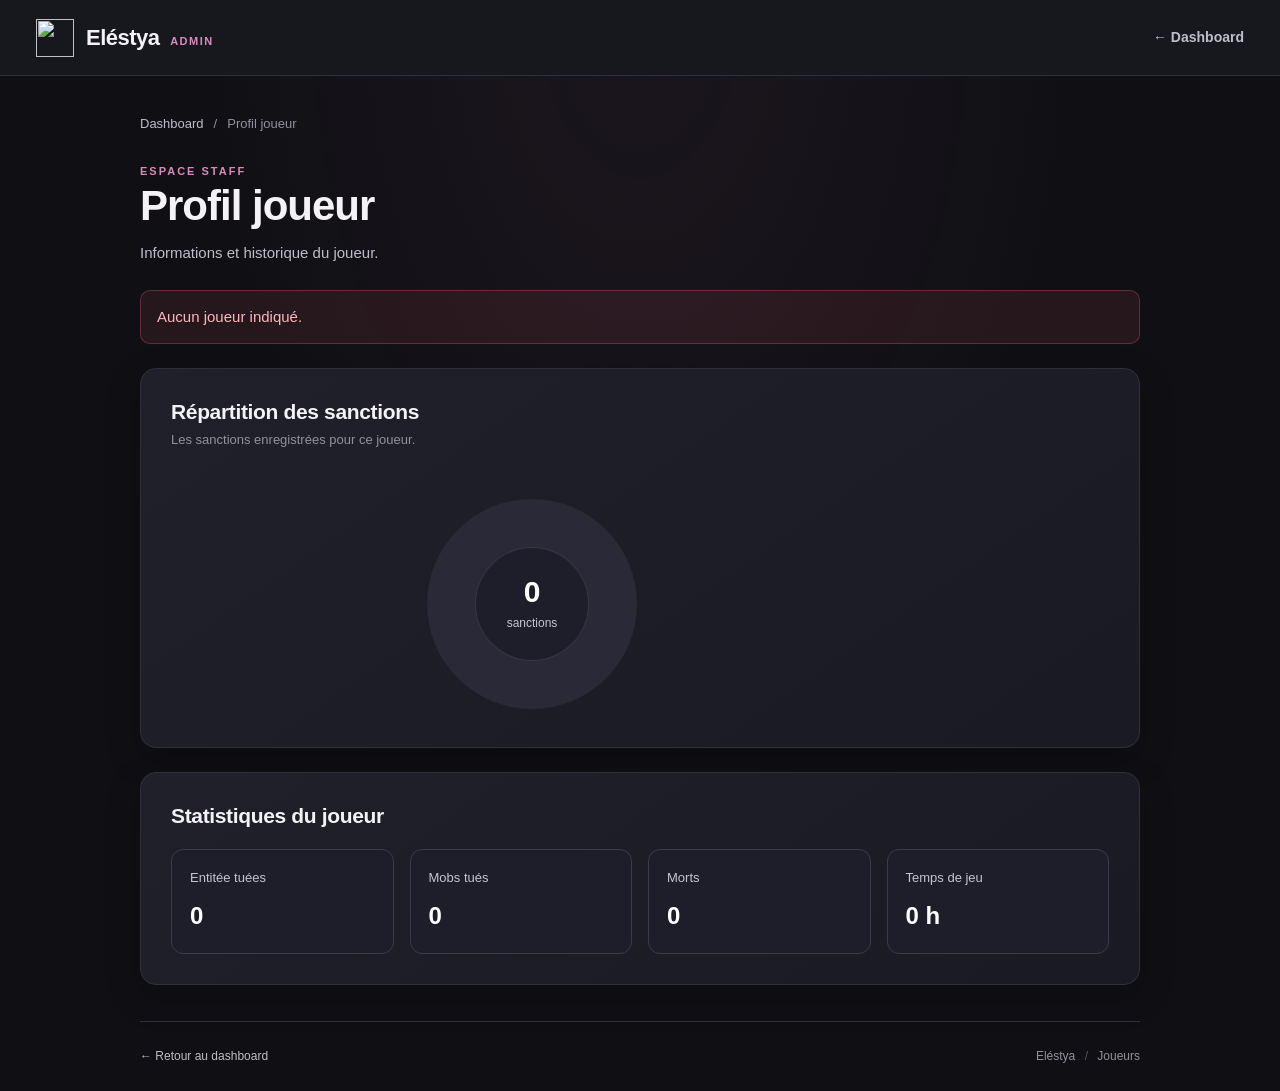
==== player.html @ 4a43669d "add site" ====
<!DOCTYPE html>
<html lang="fr">
<head>
  <meta charset="utf-8">
  <meta name="viewport" content="width=device-width, initial-scale=1">
  <meta name="theme-color" content="#fff5f9">
  <title>Profil joueur - Eléstya</title>
  <link rel="stylesheet" href="style-dark.css">
</head>
<body>
  <header>
  <a href="index.html" class="logo">
    <img
      src="https://xn--elstya-cva.fr/assets/themes/elestya/img/logo.png?v1.2.13="
      alt=""
    >
    <span>Eléstya <small>ADMIN</small></span>
  </a>

  <a href="index.html" class="back-link">
    <span aria-hidden="true">←</span> Dashboard
  </a>
</header>

  <main>
    <nav class="breadcrumb" aria-label="Fil d'Ariane">
      <a href="index.html">Dashboard</a>
      <span aria-hidden="true">/</span>
      <span>Profil joueur</span>
    </nav>

    <section class="page-heading">
      <div>
        <p class="eyebrow">ESPACE STAFF</p>
        <h1>Profil joueur</h1>
        <p class="page-description">Informations et historique du joueur.</p>
      </div>
    </section>

    <p id="error" class="error" hidden></p>

    <section id="profile" class="card profile-card" hidden>
      <div class="profile-banner">
        <img
          src="https://xn--elstya-cva.fr/storage/img/dragon.jpg"
          alt=""
        >
        <div class="profile-banner-overlay"></div>
        <span class="profile-banner-flower" aria-hidden="true">✿</span>
      </div>

      <div class="profile-main">
        <div class="profile-top">
          <img id="player-head" class="player-head" alt="Tête de joueur">
          <div class="profile-identity">
            <p class="eyebrow">PROFIL MINECRAFT</p>
            <h2 id="player-name"></h2>
            <div class="profile-status">
              <span class="profile-status-label">Statut</span>
              <span id="player-status"></span>
            </div>
          </div>
        </div>

        <div class="profile-divider"></div>

        <div class="profile-details">
          <div class="detail-item">
            <span class="detail-label">✿ Première connexion</span>
            <strong id="first-login">—</strong>
          </div>
          <div class="detail-item">
            <span class="detail-label">↻ Dernière connexion</span>
            <strong id="last-login">—</strong>
          </div>
        </div>
      </div>
    </section>

    <section id="sanctions-section" class="card sanctions-card" hidden>
      <div class="section-heading sanctions-heading">
        <div class="section-icon sanctions-icon" aria-hidden="true">⚑</div>
        <div>
          <h2>Sanctions</h2>
          <p>Sanctions associées à ce joueur.</p>
        </div>
      </div>

      <p id="no-sanctions" class="muted empty-state" hidden>
        <span class="empty-icon" aria-hidden="true">✿</span>
        <strong>Aucune sanction enregistrée</strong>
        <span>Aucune sanction à afficher pour ce joueur.</span>
      </p>

      <div class="table-wrap">
        <table id="sanctions-table" hidden>
          <thead>
            <tr>
              <th>Type</th>
              <th>Raison</th>
              <th>Date</th>
              <th>Fin</th>
              <th>État</th>
            </tr>
          </thead>
          <tbody id="sanctions-body"></tbody>
        </table>
      </div>
    </section>


<section class="card sanctions-chart-card">
  <div class="section-heading">
    <div>
      <h2>Répartition des sanctions</h2>
      <p>Les sanctions enregistrées pour ce joueur.</p>
    </div>
  </div>

  <div id="sanctions-chart-content" class="sanctions-chart-content">
    <div id="sanctions-chart" class="sanctions-chart" role="img"
         aria-label="Répartition des sanctions">
      <div class="sanctions-chart-center">
        <strong id="sanctions-total">0</strong>
        <span>sanctions</span>
      </div>
    </div>

    <ul id="sanctions-legend" class="sanctions-legend"></ul>
  </div>

  <p id="sanctions-chart-empty" class="muted" hidden>
    Aucune sanction enregistrée pour ce joueur.
  </p>
</section>


<section class="card statistics-card">
  <h2>Statistiques du joueur</h2>

  <div class="statistics-grid">
    <div class="statistic-item">
      <span>Entitée tuées</span>
      <strong id="stat-coins">0</strong>
    </div>

    <div class="statistic-item">
      <span>Mobs tués</span>
      <strong id="stat-mobs-killed">0</strong>
    </div>

    <div class="statistic-item">
      <span>Morts</span>
      <strong id="stat-deaths">0</strong>
    </div>

    <div class="statistic-item">
      <span>Temps de jeu</span>
      <strong id="stat-playtime">0 h</strong>
    </div>
  </div>
</section>


    <footer class="site-footer">
      <a href="index.html">← Retour au dashboard</a>
      <span>Eléstya <span class="footer-separator">/</span> Joueurs</span>
    </footer>
  </main>

  <script src="app.js"></script>
</body>
</html>
---- style-dark.css ----
/* ========================================
   ELÉSTYA — THÈME SOMBRE
   Compatible avec index.html et player.html
   ======================================== */

:root {
  color-scheme: dark;

  --bg: #101014;
  --bg-soft: #17171e;
  --card: #1c1c25;
  --card-hover: #242430;
  --border: #30303d;

  --text: #f4f2f7;
  --text-soft: #c0bdca;
  --muted: #92909f;

  --accent: #d98bbd;
  --accent-hover: #e7a8d0;
  --accent-soft: rgba(217, 139, 189, 0.13);

  --success: #72d6a0;
  --danger: #ff858e;

  --radius: 16px;
  --shadow: 0 12px 35px rgba(0, 0, 0, 0.22);
  --surface: #17171e;
}

* {
  box-sizing: border-box;
}

[hidden] {
  display: none !important;
}

html {
  min-height: 100%;
  background: var(--bg);
  scroll-behavior: smooth;
}

body {
  min-height: 100vh;
  margin: 0;
  background:
    radial-gradient(ellipse at 50% 0%, rgba(112, 68, 105, 0.12), transparent 48%),
    var(--bg);
  color: var(--text);
  font-family: Inter, -apple-system, BlinkMacSystemFont, "Segoe UI", sans-serif;
  font-size: 15px;
  line-height: 1.6;
}

/* Liens */

a {
  color: var(--accent);
  text-decoration: none;
  transition: color 0.2s ease;
}

a:hover {
  color: var(--accent-hover);
}

/* En-tête */

header {
  position: sticky;
  top: 0;
  z-index: 20;
  display: flex;
  align-items: center;
  justify-content: space-between;
  gap: 20px;
  min-height: 76px;
  padding: 14px 36px;
  background: #17171e;
  border-bottom: 1px solid var(--border);
}

.logo {
  display: inline-flex;
  align-items: center;
  gap: 12px;
  color: var(--text);
  font-size: 22px;
  font-weight: 800;
  letter-spacing: -0.5px;
}

.logo:hover {
  color: var(--accent);
}

.logo img {
  width: 38px;
  height: 38px;
  object-fit: contain;
}

.logo small {
  margin-left: 5px;
  color: var(--accent);
  font-size: 11px;
  letter-spacing: 1.5px;
}

.panel-label,
.back-link {
  color: var(--text-soft);
  font-size: 14px;
  font-weight: 600;
}

.back-link:hover {
  color: var(--accent);
}

/* Contenu principal */

main {
  width: min(100% - 40px, 1000px);
  margin: 38px auto 0;
}

h1,
h2,
p {
  margin-top: 0;
}

h1,
h2 {
  color: var(--text);
  line-height: 1.25;
}

h1 {
  margin-bottom: 12px;
  font-size: clamp(28px, 5vw, 42px);
  letter-spacing: -1px;
}

h2 {
  margin-bottom: 12px;
  font-size: 21px;
  letter-spacing: -0.35px;
}

p {
  color: var(--text-soft);
}

.muted {
  color: var(--muted);
}

/* Bannière du dashboard */

.server-hero {
  position: relative;
  min-height: 300px;
  margin-bottom: 26px;
  overflow: hidden;
  display: flex;
  align-items: center;
  padding: clamp(28px, 6vw, 54px);
  background: #29202d;
  border: 1px solid var(--border);
  border-radius: 22px;
  isolation: isolate;
}

.server-hero-image,
.profile-banner img {
  position: absolute;
  inset: 0;
  width: 100%;
  height: 100%;
  object-fit: cover;
  z-index: -2;
}

.server-hero-overlay,
.profile-banner-overlay {
  position: absolute;
  inset: 0;
  background: linear-gradient(
    90deg,
    rgba(16, 14, 22, 0.96) 0%,
    rgba(16, 14, 22, 0.78) 52%,
    rgba(16, 14, 22, 0.36) 100%
  );
  z-index: -1;
}

.server-hero-content {
  max-width: 620px;
}

.server-hero-content h1 {
  margin-bottom: 14px;
}

.server-hero-content p {
  max-width: 540px;
  margin-bottom: 0;
  color: #e0d9e5;
  font-size: 16px;
}

.hero-label,
.eyebrow {
  display: block;
  margin-bottom: 10px;
  color: var(--accent);
  font-size: 11px;
  font-weight: 800;
  letter-spacing: 2px;
  text-transform: uppercase;
}

.hero-readonly {
  display: inline-flex;
  align-items: center;
  gap: 8px;
  margin-top: 22px;
  padding: 7px 12px;
  color: #f2d9eb;
  background: rgba(217, 139, 189, 0.15);
  border: 1px solid rgba(217, 139, 189, 0.35);
  border-radius: 999px;
  font-size: 12px;
  font-weight: 600;
}

.hero-readonly span,
.readonly-dot {
  width: 7px;
  height: 7px;
  flex: 0 0 auto;
  background: var(--accent);
  border-radius: 50%;
}

.hero-flower {
  position: absolute;
  right: 30px;
  bottom: 12px;
  color: rgba(255, 221, 244, 0.45);
  font-size: 100px;
  pointer-events: none;
}

/* Cartes */

.card {
  margin-bottom: 24px;
  padding: clamp(20px, 4vw, 30px);
  background: linear-gradient(145deg, #20202a, #1a1a22);
  border: 1px solid var(--border);
  border-radius: var(--radius);
  box-shadow: var(--shadow);
}

.section-heading {
  display: flex;
  align-items: center;
  gap: 15px;
  margin-bottom: 24px;
}

.section-heading > div:nth-child(2) {
  flex: 1;
  min-width: 0;
}

.section-heading h2 {
  margin-bottom: 5px;
}

.section-heading p {
  margin-bottom: 0;
  color: var(--muted);
  font-size: 13px;
}

.section-icon {
  width: 44px;
  height: 44px;
  flex: 0 0 auto;
  display: grid;
  place-items: center;
  color: var(--accent);
  background: var(--accent-soft);
  border: 1px solid rgba(217, 139, 189, 0.15);
  border-radius: 13px;
  font-size: 23px;
}

/* Recherche */

#search-form {
  display: flex;
  align-items: flex-end;
  gap: 12px;
}

.search-field {
  flex: 1;
  min-width: 0;
}

.search-field label {
  display: block;
  margin-bottom: 8px;
  color: var(--text-soft);
  font-size: 13px;
  font-weight: 600;
}

input,
textarea,
select {
  width: 100%;
  min-height: 48px;
  padding: 12px 15px;
  color: var(--text);
  background: #121219;
  border: 1px solid #393946;
  border-radius: 10px;
  outline: none;
  font: inherit;
  transition: border-color 0.2s ease, box-shadow 0.2s ease;
}

input::placeholder,
textarea::placeholder {
  color: #777584;
}

input:focus,
textarea:focus,
select:focus {
  border-color: var(--accent);
  box-shadow: 0 0 0 3px rgba(217, 139, 189, 0.12);
}

button {
  min-height: 48px;
  padding: 12px 20px;
  color: #21131e;
  background: var(--accent);
  border: 1px solid transparent;
  border-radius: 10px;
  font: inherit;
  font-weight: 750;
  cursor: pointer;
  transition: background 0.2s ease, transform 0.2s ease;
}

button:hover {
  background: var(--accent-hover);
  transform: translateY(-1px);
}

button:active {
  transform: translateY(0);
}

button:focus-visible,
a:focus-visible {
  outline: 2px solid var(--accent);
  outline-offset: 4px;
}

/* Compteur */

.badge {
  min-width: 32px;
  padding: 4px 10px;
  display: inline-flex;
  justify-content: center;
  align-items: center;
  color: var(--accent);
  background: var(--accent-soft);
  border: 1px solid rgba(217, 139, 189, 0.2);
  border-radius: 999px;
  font-size: 13px;
  font-weight: 800;
}

/* Joueurs en ligne */

.players {
  display: grid;
  grid-template-columns: repeat(auto-fill, minmax(220px, 1fr));
  gap: 10px;
  margin: 0;
  padding: 0;
  list-style: none;
}

.players li {
  min-width: 0;
  padding: 13px 15px;
  display: flex;
  align-items: center;
  gap: 10px;
  color: var(--text);
  background: #17171f;
  border: 1px solid var(--border);
  border-radius: 11px;
  transition: background 0.2s ease, border-color 0.2s ease;
}

.players li:hover {
  background: var(--card-hover);
  border-color: #554052;
}

.players li a {
  min-width: 0;
  overflow-wrap: anywhere;
  color: var(--text);
  font-weight: 650;
}

.players li a:hover {
  color: var(--accent);
}

.empty-state {
  min-height: 130px;
  padding: 25px 15px;
  display: flex;
  flex-direction: column;
  align-items: center;
  justify-content: center;
  gap: 6px;
  text-align: center;
  background: rgba(255, 255, 255, 0.015);
  border: 1px dashed #3a3947;
  border-radius: 12px;
}

.empty-state strong {
  color: var(--text);
  font-size: 15px;
}

.empty-state span:last-child {
  color: var(--muted);
  font-size: 13px;
}

.empty-icon {
  color: var(--accent);
  font-size: 26px;
}

/* Profil joueur */

.breadcrumb {
  display: flex;
  align-items: center;
  flex-wrap: wrap;
  gap: 10px;
  margin-bottom: 28px;
  color: var(--muted);
  font-size: 13px;
}

.breadcrumb a {
  color: var(--text-soft);
}

.breadcrumb a:hover {
  color: var(--accent);
}

.page-heading {
  display: flex;
  align-items: center;
  justify-content: space-between;
  gap: 20px;
  margin-bottom: 25px;
}

.page-heading h1 {
  margin-bottom: 8px;
}

.page-heading p {
  margin-bottom: 0;
}

.readonly-badge,
.readonly-tag {
  display: inline-flex;
  align-items: center;
  gap: 8px;
  flex: 0 0 auto;
  padding: 7px 11px;
  color: var(--accent);
  background: var(--accent-soft);
  border: 1px solid rgba(217, 139, 189, 0.22);
  border-radius: 999px;
  font-size: 12px;
  font-weight: 650;
}

.profile-card {
  overflow: hidden;
  padding: 0;
}

.profile-banner {
  position: relative;
  height: 150px;
  overflow: hidden;
  background: #302334;
  isolation: isolate;
}

.profile-banner-overlay {
  background: linear-gradient(
    180deg,
    rgba(16, 14, 22, 0.12),
    rgba(28, 28, 37, 0.9)
  );
}

.profile-banner-flower {
  position: absolute;
  top: 8px;
  right: 24px;
  color: rgba(255, 221, 244, 0.5);
  font-size: 70px;
}

.profile-main {
  position: relative;
  padding: 0 clamp(20px, 4vw, 32px) 30px;
}

.profile-top {
  display: flex;
  align-items: flex-end;
  gap: 18px;
  margin-top: -42px;
  margin-bottom: 24px;
}

.avatar-placeholder {
  width: 84px;
  height: 84px;
  flex: 0 0 auto;
  display: grid;
  place-items: center;
  color: var(--accent);
  background: #29212d;
  border: 4px solid var(--card);
  border-radius: 18px;
  font-size: 36px;
}

.profile-identity {
  min-width: 0;
  padding-bottom: 3px;
}

.profile-identity .eyebrow {
  margin-bottom: 4px;
}

.profile-identity h2 {
  margin-bottom: 8px;
  font-size: 25px;
  overflow-wrap: anywhere;
}

.profile-status {
  display: flex;
  align-items: center;
  flex-wrap: wrap;
  gap: 8px;
  color: var(--text-soft);
  font-size: 13px;
}

.profile-status-label {
  color: var(--muted);
}

.profile-divider {
  height: 1px;
  margin-bottom: 22px;
  background: var(--border);
}

.profile-details {
  display: grid;
  grid-template-columns: repeat(2, minmax(0, 1fr));
  gap: 16px;
}

.detail-item {
  min-width: 0;
  padding: 16px;
  background: #17171f;
  border: 1px solid var(--border);
  border-radius: 12px;
}

.detail-label {
  display: block;
  margin-bottom: 7px;
  color: var(--muted);
  font-size: 12px;
}

.detail-item strong {
  display: block;
  color: var(--text);
  font-size: 14px;
  overflow-wrap: anywhere;
}

/* Tableau des sanctions */

.sanctions-heading {
  margin-bottom: 22px;
}

.sanctions-icon {
  color: #e7a8d0;
}

.readonly-tag {
  font-size: 11px;
}

.table-wrap {
  width: 100%;
  overflow-x: auto;
  border: 1px solid var(--border);
  border-radius: 12px;
}

table {
  width: 100%;
  border-collapse: collapse;
  text-align: left;
}

thead {
  background: #15151d;
}

th {
  padding: 14px 16px;
  color: var(--muted);
  font-size: 11px;
  font-weight: 800;
  letter-spacing: 0.7px;
  text-transform: uppercase;
  white-space: nowrap;
}

td {
  padding: 15px 16px;
  color: var(--text-soft);
  border-top: 1px solid var(--border);
  font-size: 13px;
}

tbody tr {
  background: #1c1c25;
  transition: background 0.15s ease;
}

tbody tr:hover {
  background: #252430;
}

tbody td:first-child {
  color: var(--text);
  font-weight: 650;
}

/* Messages d'erreur */

.error {
  margin-bottom: 22px;
  padding: 14px 16px;
  color: #ffb5bb;
  background: rgba(255, 100, 115, 0.09);
  border: 1px solid rgba(255, 100, 115, 0.28);
  border-radius: 10px;
}

/* Pied de page */

.site-footer {
  min-height: 70px;
  margin-top: 36px;
  padding: 20px 0;
  display: flex;
  align-items: center;
  justify-content: space-between;
  gap: 16px;
  color: var(--muted);
  border-top: 1px solid var(--border);
  font-size: 12px;
}

.site-footer a {
  color: var(--text-soft);
}

.site-footer a:hover {
  color: var(--accent);
}

.footer-separator {
  padding: 0 6px;
  color: #555260;
}

/* Responsive */

@media (max-width: 640px) {
  header {
    min-height: 66px;
    padding: 12px 20px;
  }

  .logo {
    font-size: 19px;
  }

  main {
    width: calc(100% - 28px);
    margin-top: 22px;
  }

  .server-hero {
    min-height: 270px;
    padding: 25px;
    border-radius: 16px;
  }

  .server-hero-overlay {
    background: linear-gradient(
      90deg,
      rgba(16, 14, 22, 0.94),
      rgba(16, 14, 22, 0.68)
    );
  }

  .hero-flower {
    right: 12px;
    bottom: 4px;
    font-size: 65px;
  }

  .card {
    padding: 20px;
    border-radius: 14px;
  }

  #search-form {
    align-items: stretch;
    flex-direction: column;
  }

  #search-form button {
    width: 100%;
  }

  .section-heading {
    gap: 11px;
  }

  .section-icon {
    width: 38px;
    height: 38px;
    font-size: 20px;
  }

  .page-heading {
    align-items: flex-start;
    flex-direction: column;
    gap: 12px;
  }

  .profile-details {
    grid-template-columns: 1fr;
  }

  .profile-top {
    align-items: flex-start;
    flex-direction: column;
    gap: 12px;
    margin-top: -35px;
  }

  .avatar-placeholder {
    width: 72px;
    height: 72px;
    border-radius: 15px;
    font-size: 30px;
  }

  .profile-identity h2 {
    font-size: 22px;
  }

  .sanctions-heading {
    align-items: flex-start;
    flex-wrap: wrap;
  }

  .sanctions-heading > div:nth-child(2) {
    flex: 1;
  }

  .readonly-tag {
    margin-left: 49px;
  }

  .site-footer {
    align-items: flex-start;
    flex-direction: column;
    gap: 8px;
  }
}

@media (prefers-reduced-motion: reduce) {
  *,
  *::before,
  *::after {
    scroll-behavior: auto !important;
    transition-duration: 0.01ms !important;
    animation-duration: 0.01ms !important;
  }
}


.theme-toggle {
  flex-shrink: 0;
  padding: 10px 14px;
  border: 1px solid var(--border, #777);
  border-radius: 10px;
  background: transparent;
  color: inherit;
  font: inherit;
  font-size: 13px;
  font-weight: 600;
  cursor: pointer;
  transition: background 0.2s ease, border-color 0.2s ease;
}

.theme-toggle:hover {
  background: rgba(127, 127, 127, 0.12);
  transform: none;
}

@media (max-width: 480px) {
  header {
    flex-wrap: wrap;
  }

  .theme-toggle {
    padding: 8px 10px;
    font-size: 12px;
  }
}

.search-field {
  position: relative;
}

.search-suggestions {
  position: absolute;
  top: calc(100% + 6px);
  left: 0;
  right: 0;
  z-index: 100;
  margin: 0;
  padding: 6px;
  list-style: none;
  background: var(--surface);
  border: 1px solid var(--border);
  border-radius: 12px;
  box-shadow: 0 12px 30px rgba(0, 0, 0, 0.2);
  max-height: 260px;
  overflow-y: auto;
}

.search-suggestions[hidden] {
  display: none;
}

.search-suggestions li {
  margin: 0;
  padding: 0;
}

.search-suggestion {
  display: block;
  width: 100%;
  padding: 11px 12px;
  border: 0;
  border-radius: 8px;
  background: transparent;
  color: var(--text);
  text-align: left;
  font: inherit;
  cursor: pointer;
}

.search-suggestion:hover,
.search-suggestion:focus-visible {
  background: var(--border);
  outline: none;
}

.search-suggestion-empty {
  padding: 12px;
  color: var(--muted);
  font-size: 0.9rem;
}


/* Fond de la liste d'autocomplétion */
.search-suggestions {
  background-color: #1e1e2a;
  border: 1px solid #3a3a4a;
  border-radius: 12px;
  box-shadow: 0 12px 30px rgba(0, 0, 0, 0.45);
  overflow-y: auto;
  z-index: 1000;
}

/* Chaque suggestion */
.search-suggestion {
  display: block;
  width: 100%;
  padding: 11px 12px;
  background-color: transparent;
  color: #ffffff;
  border: none;
  border-radius: 8px;
  text-align: left;
  cursor: pointer;
}

/* Survol et navigation au clavier */
.search-suggestion:hover,
.search-suggestion:focus-visible {
  background-color: #343447;
  outline: none;
}

/* Message quand aucun joueur n'est trouvé */
.search-suggestion-empty {
  padding: 12px;
  color: #c5c5d3;
  background-color: #1e1e2a;
}

.player-head {
  width: 96px;
  height: 96px;
  object-fit: contain;
  image-rendering: pixelated;

  background: #1e1e2a;
  border: 2px solid #3a3a4a;
  border-radius: 16px;
  padding: 8px;

  box-shadow: 0 8px 24px rgba(0, 0, 0, 0.3);
  flex-shrink: 0;
}


/* Camembert des sanctions */
.sanctions-chart-card {
  margin-top: 24px;
}

.sanctions-chart-content {
  display: flex;
  align-items: center;
  justify-content: center;
  gap: 36px;
  flex-wrap: wrap;
  padding: 24px 0 8px;
}

.sanctions-chart {
  width: 210px;
  height: 210px;
  flex-shrink: 0;
  display: grid;
  place-items: center;
  border-radius: 50%;
  background: #292938;
  position: relative;
}

.sanctions-chart-center {
  width: 112px;
  height: 112px;
  border-radius: 50%;
  background: #1e1e2a;
  display: flex;
  flex-direction: column;
  align-items: center;
  justify-content: center;
  box-shadow: 0 0 0 1px rgba(255, 255, 255, 0.06);
}

.sanctions-chart-center strong {
  font-size: 30px;
  line-height: 1.2;
  color: #ffffff;
}

.sanctions-chart-center span {
  margin-top: 4px;
  font-size: 12px;
  color: #c5c5d3;
}

.sanctions-legend {
  list-style: none;
  margin: 0;
  padding: 0;
  display: flex;
  flex-direction: column;
  gap: 12px;
  min-width: 180px;
}

.sanctions-legend li {
  display: flex;
  align-items: center;
  gap: 10px;
  color: var(--text, #ffffff);
  font-size: 14px;
}

.sanctions-legend-color {
  width: 12px;
  height: 12px;
  flex-shrink: 0;
  border-radius: 4px;
}

.sanctions-legend-count {
  margin-left: auto;
  padding-left: 16px;
  color: #c5c5d3;
  font-weight: 600;
}

@media (max-width: 520px) {
  .sanctions-chart-content {
    gap: 24px;
  }

  .sanctions-chart {
    width: 180px;
    height: 180px;
  }

  .sanctions-chart-center {
    width: 96px;
    height: 96px;
  }
}


.search-suggestion {
  display: flex;
  align-items: center;
  gap: 12px;
  width: 100%;
  padding: 10px 12px;
  border: 0;
  border-radius: 8px;
  background: transparent;
  color: var(--text, #fff);
  text-align: left;
  cursor: pointer;
}

.search-suggestion .player-head {
  width: 36px;
  height: 36px;
  padding: 0;
  border: 0;
  border-radius: 6px;
  background: transparent;
  box-shadow: none;
  image-rendering: pixelated;
  flex-shrink: 0;
}

.search-suggestion-info {
  display: flex;
  flex-direction: column;
  gap: 3px;
  min-width: 0;
}

.search-suggestion-info strong {
  font-size: 14px;
}

.search-suggestion-status {
  color: var(--muted, #b7b7c8);
  font-size: 12px;
}

.search-suggestion:hover,
.search-suggestion:focus-visible {
  background: #343447;
  outline: none;
}


.statistics-card {
  margin-top: 24px;
}

.statistics-grid {
  display: grid;
  grid-template-columns: repeat(auto-fit, minmax(140px, 1fr));
  gap: 16px;
  margin-top: 20px;
}

.statistic-item {
  display: flex;
  flex-direction: column;
  gap: 8px;
  padding: 18px;
  background: #1e1e2a;
  border: 1px solid #3a3a4a;
  border-radius: 12px;
}

.statistic-item span {
  color: #c5c5d3;
  font-size: 13px;
}

.statistic-item strong {
  color: #ffffff;
  font-size: 24px;
}

/* ---------- Dashboard analytique ---------- */

.analytics-card {
    margin-top: 24px;
}

.analytics-icon {
    color: #d5a6ff;
}

.analytics-refresh {
    margin-left: auto;
    padding: 9px 13px;
    border: 1px solid var(--border, #353342);
    border-radius: 10px;
    background: var(--surface, #201e2a);
    color: inherit;
    cursor: pointer;
    font: inherit;
    font-size: 13px;
}

.analytics-refresh:hover {
    border-color: #b68aff;
}

.analytics-refresh:disabled {
    opacity: 0.6;
    cursor: wait;
}

.analytics-grid {
    display: grid;
    grid-template-columns: repeat(4, minmax(0, 1fr));
    gap: 14px;
    margin-top: 22px;
}

.analytics-stat,
.retention-stat {
    min-width: 0;
    padding: 18px;
    border: 1px solid var(--border, #353342);
    border-radius: 14px;
    background: var(--surface, #201e2a);
}

.analytics-stat > span,
.retention-stat > span {
    display: block;
    color: var(--muted, #aaa6b8);
    font-size: 13px;
    line-height: 1.5;
}

.analytics-stat > strong,
.retention-stat > strong {
    display: block;
    margin: 12px 0 8px;
    color: var(--text, #f6f3fa);
    font-size: clamp(21px, 2vw, 29px);
    overflow-wrap: anywhere;
}

.analytics-stat > small,
.retention-stat > small {
    display: block;
    color: var(--muted, #aaa6b8);
    font-size: 12px;
    line-height: 1.5;
}

.analytics-chart-panel,
.analytics-retention {
    margin-top: 24px;
    padding: 20px;
    border: 1px solid var(--border, #353342);
    border-radius: 14px;
    background: var(--surface, #201e2a);
}

.analytics-panel-heading {
    display: flex;
    justify-content: space-between;
    align-items: flex-start;
    flex-wrap: wrap;
    gap: 12px;
}

.analytics-panel-heading h3 {
    margin: 0;
    font-size: 17px;
}

.analytics-panel-heading p {
    margin: 7px 0 0;
    color: var(--muted, #aaa6b8);
    font-size: 13px;
    line-height: 1.6;
}

.analytics-chart-legend {
    display: inline-flex;
    align-items: center;
    gap: 8px;
    color: var(--muted, #aaa6b8);
    font-size: 12px;
}

.analytics-chart-legend i {
    width: 9px;
    height: 9px;
    border-radius: 50%;
    background: #c4a0ff;
}

.analytics-chart-wrap {
    width: 100%;
    margin-top: 18px;
    overflow: hidden;
}

#analytics-chart {
    display: block;
    width: 100%;
    min-height: 180px;
    overflow: visible;
}

.analytics-grid-line {
    stroke: var(--border, #353342);
    stroke-width: 1;
    stroke-dasharray: 4 5;
}

.analytics-axis-label {
    fill: var(--muted, #aaa6b8);
    font-size: 11px;
}

.analytics-chart-area {
    fill: #b88aff;
    fill-opacity: 0.12;
}

.analytics-chart-line {
    fill: none;
    stroke: #c4a0ff;
    stroke-width: 3;
    stroke-linecap: round;
    stroke-linejoin: round;
}

.analytics-chart-point {
    fill: #c4a0ff;
    stroke: var(--surface, #201e2a);
    stroke-width: 2;
}

.retention-grid {
    display: grid;
    grid-template-columns: repeat(3, minmax(0, 1fr));
    gap: 14px;
    margin-top: 18px;
}

.analytics-footnote {
    margin: 16px 0 0;
    color: var(--muted, #aaa6b8);
    font-size: 12px;
    line-height: 1.7;
}

.analytics-error {
    margin-top: 16px;
    padding: 12px 14px;
    border: 1px solid #854747;
    border-radius: 10px;
    color: #ffb4b4;
    overflow-wrap: anywhere;
}

@media (max-width: 900px) {
    .analytics-grid {
        grid-template-columns: repeat(2, minmax(0, 1fr));
    }
}

@media (max-width: 560px) {
    .analytics-card {
        padding: 16px;
    }

    .analytics-grid,
    .retention-grid {
        grid-template-columns: 1fr;
    }

    .analytics-chart-panel,
    .analytics-retention {
        padding: 14px;
    }

    .analytics-refresh {
        width: 100%;
        margin-left: 0;
    }

    #analytics-chart {
        min-height: 150px;
    }
}

/* ---------- Dashboard analytique ---------- */

.analytics-card {
    margin-top: 24px;
}

.analytics-icon {
    color: #d5a6ff;
}

.analytics-refresh {
    margin-left: auto;
    padding: 9px 13px;
    border: 1px solid var(--border, #353342);
    border-radius: 10px;
    background: var(--surface, #201e2a);
    color: inherit;
    cursor: pointer;
    font: inherit;
    font-size: 13px;
}

.analytics-refresh:hover {
    border-color: #b68aff;
}

.analytics-refresh:disabled {
    opacity: 0.6;
    cursor: wait;
}

.analytics-grid {
    display: grid;
    grid-template-columns: repeat(4, minmax(0, 1fr));
    gap: 14px;
    margin-top: 22px;
}

.analytics-stat,
.retention-stat {
    min-width: 0;
    padding: 18px;
    border: 1px solid var(--border, #353342);
    border-radius: 14px;
    background: var(--surface, #201e2a);
}

.analytics-stat > span,
.retention-stat > span {
    display: block;
    color: var(--muted, #aaa6b8);
    font-size: 13px;
    line-height: 1.5;
}

.analytics-stat > strong,
.retention-stat > strong {
    display: block;
    margin: 12px 0 8px;
    color: var(--text, #f6f3fa);
    font-size: clamp(21px, 2vw, 29px);
    overflow-wrap: anywhere;
}

.analytics-stat > small,
.retention-stat > small {
    display: block;
    color: var(--muted, #aaa6b8);
    font-size: 12px;
    line-height: 1.5;
}

.analytics-chart-panel,
.analytics-retention {
    margin-top: 24px;
    padding: 20px;
    border: 1px solid var(--border, #353342);
    border-radius: 14px;
    background: var(--surface, #201e2a);
}

.analytics-panel-heading {
    display: flex;
    justify-content: space-between;
    align-items: flex-start;
    flex-wrap: wrap;
    gap: 12px;
}

.analytics-panel-heading h3 {
    margin: 0;
    font-size: 17px;
}

.analytics-panel-heading p {
    margin: 7px 0 0;
    color: var(--muted, #aaa6b8);
    font-size: 13px;
    line-height: 1.6;
}

.analytics-chart-legend {
    display: inline-flex;
    align-items: center;
    gap: 8px;
    color: var(--muted, #aaa6b8);
    font-size: 12px;
}

.analytics-chart-legend i {
    width: 9px;
    height: 9px;
    border-radius: 50%;
    background: #c4a0ff;
}

.analytics-chart-wrap {
    width: 100%;
    margin-top: 18px;
    overflow: hidden;
}

#analytics-chart {
    display: block;
    width: 100%;
    min-height: 180px;
    overflow: visible;
}

.analytics-grid-line {
    stroke: var(--border, #353342);
    stroke-width: 1;
    stroke-dasharray: 4 5;
}

.analytics-axis-label {
    fill: var(--muted, #aaa6b8);
    font-size: 11px;
}

.analytics-chart-area {
    fill: #b88aff;
    fill-opacity: 0.12;
}

.analytics-chart-line {
    fill: none;
    stroke: #c4a0ff;
    stroke-width: 3;
    stroke-linecap: round;
    stroke-linejoin: round;
}

.analytics-chart-point {
    fill: #c4a0ff;
    stroke: var(--surface, #201e2a);
    stroke-width: 2;
}

.retention-grid {
    display: grid;
    grid-template-columns: repeat(3, minmax(0, 1fr));
    gap: 14px;
    margin-top: 18px;
}

.analytics-footnote {
    margin: 16px 0 0;
    color: var(--muted, #aaa6b8);
    font-size: 12px;
    line-height: 1.7;
}

.analytics-error {
    margin-top: 16px;
    padding: 12px 14px;
    border: 1px solid #854747;
    border-radius: 10px;
    color: #ffb4b4;
    overflow-wrap: anywhere;
}

@media (max-width: 900px) {
    .analytics-grid {
        grid-template-columns: repeat(2, minmax(0, 1fr));
    }
}

@media (max-width: 560px) {
    .analytics-card {
        padding: 16px;
    }

    .analytics-grid,
    .retention-grid {
        grid-template-columns: 1fr;
    }

    .analytics-chart-panel,
    .analytics-retention {
        padding: 14px;
    }

    .analytics-refresh {
        width: 100%;
        margin-left: 0;
    }

    #analytics-chart {
        min-height: 150px;
    }
}
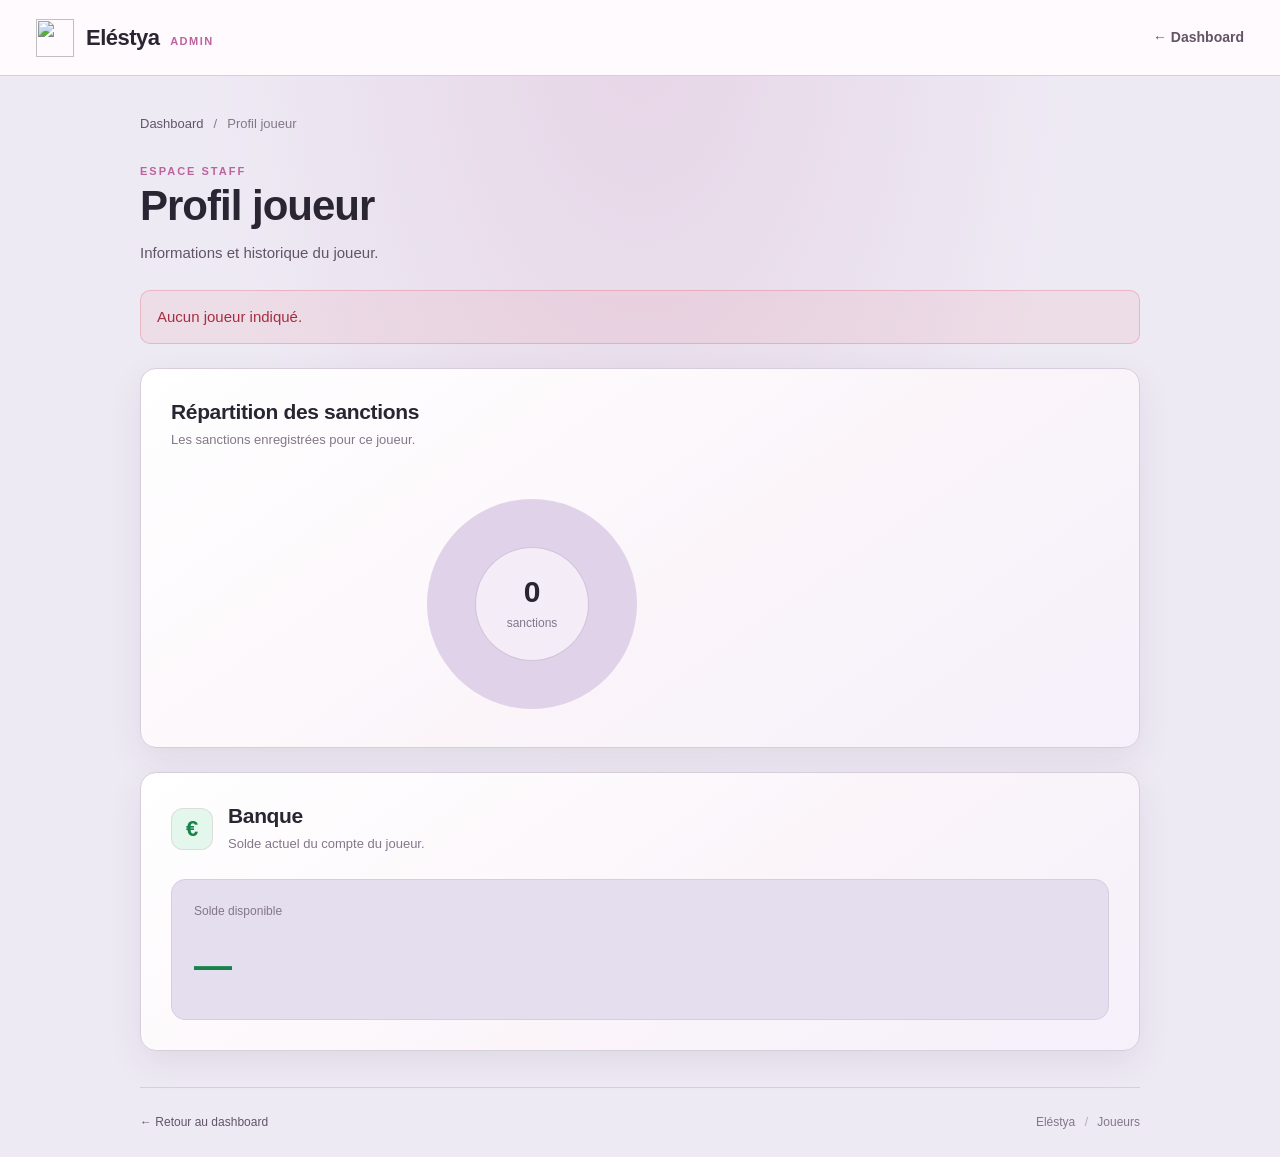
==== commit a1bb975a: "push files" ====
--- a/player.html
+++ b/player.html
@@ -4,9 +4,8 @@
 <head>
   <meta charset="utf-8">
   <meta name="viewport" content="width=device-width, initial-scale=1">
-  <meta name="theme-color" content="#fff5f9">
   <title>Profil joueur - Eléstya</title>
-  <link rel="stylesheet" href="style-dark.css">
+        <link rel="stylesheet" href="style-light.css">
 </head>
 <body>
   <header>
@@ -135,33 +134,20 @@
   </p>
 </section>
 
-
-<section class="card statistics-card">
-  <h2>Statistiques du joueur</h2>
-
-  <div class="statistics-grid">
-    <div class="statistic-item">
-      <span>Entitée tuées</span>
-      <strong id="stat-coins">0</strong>
-    </div>
-
-    <div class="statistic-item">
-      <span>Mobs tués</span>
-      <strong id="stat-mobs-killed">0</strong>
-    </div>
-
-    <div class="statistic-item">
-      <span>Morts</span>
-      <strong id="stat-deaths">0</strong>
-    </div>
-
-    <div class="statistic-item">
-      <span>Temps de jeu</span>
-      <strong id="stat-playtime">0 h</strong>
+<section id="bank-section" class="card bank-card">
+  <div class="section-heading">
+    <div class="section-icon bank-icon" aria-hidden="true">€</div>
+    <div>
+      <h2>Banque</h2>
+      <p>Solde actuel du compte du joueur.</p>
     </div>
   </div>
+
+  <div class="bank-balance">
+    <span class="detail-label">Solde disponible</span>
+    <strong id="player-bank-balance">—</strong>
+  </div>
 </section>
-
 
     <footer class="site-footer">
       <a href="index.html">← Retour au dashboard</a>
--- a/style-light.css
+++ b/style-light.css
@@ -0,0 +1,1367 @@
+/* ========================================
+   ELÉSTYA — THÈME CLAIR
+   Compatible avec index.html et player.html
+   Mêmes sélecteurs que le thème sombre
+   ======================================== */
+
+:root {
+  color-scheme: light;
+
+  --bg: #eeeaf4;
+  --bg-soft: #e5deee;
+  --card: #fffdfd;
+  --card-hover: #f0e5f1;
+  --border: #d8cddd;
+
+  --text: #292532;
+  --text-soft: #625466;
+  --muted: #83778a;
+
+  --accent: #bd639d;
+  --accent-hover: #a94c87;
+  --accent-soft: rgba(189, 99, 157, 0.15);
+
+  --success: #278653;
+  --danger: #c9364a;
+
+  --radius: 16px;
+  --shadow: 0 12px 35px rgba(45, 30, 55, 0.08);
+  --surface: #fffdfd;
+}
+
+* {
+  box-sizing: border-box;
+}
+
+[hidden] {
+  display: none !important;
+}
+
+html {
+  min-height: 100%;
+  background: var(--bg);
+  scroll-behavior: smooth;
+}
+
+body {
+  min-height: 100vh;
+  margin: 0;
+  background:
+    radial-gradient(ellipse at 50% 0%, rgba(189, 99, 157, 0.16), transparent 48%),
+    var(--bg);
+  color: var(--text);
+  font-family: Inter, -apple-system, BlinkMacSystemFont, "Segoe UI", sans-serif;
+  font-size: 15px;
+  line-height: 1.6;
+}
+
+/* Liens */
+
+a {
+  color: var(--accent);
+  text-decoration: none;
+  transition: color 0.2s ease;
+}
+
+a:hover {
+  color: var(--accent-hover);
+}
+
+/* En-tête */
+
+header {
+  position: sticky;
+  top: 0;
+  z-index: 20;
+  display: flex;
+  align-items: center;
+  justify-content: space-between;
+  gap: 20px;
+  min-height: 76px;
+  padding: 14px 36px;
+  background: #fffafd;
+  border-bottom: 1px solid var(--border);
+}
+
+.logo {
+  display: inline-flex;
+  align-items: center;
+  gap: 12px;
+  color: var(--text);
+  font-size: 22px;
+  font-weight: 800;
+  letter-spacing: -0.5px;
+}
+
+.logo:hover {
+  color: var(--accent);
+}
+
+.logo img {
+  width: 38px;
+  height: 38px;
+  object-fit: contain;
+}
+
+.logo small {
+  margin-left: 5px;
+  color: var(--accent);
+  font-size: 11px;
+  letter-spacing: 1.5px;
+}
+
+.panel-label,
+.back-link {
+  color: var(--text-soft);
+  font-size: 14px;
+  font-weight: 600;
+}
+
+.back-link:hover {
+  color: var(--accent);
+}
+
+/* Contenu principal */
+
+main {
+  width: min(100% - 40px, 1000px);
+  margin: 38px auto 0;
+}
+
+h1,
+h2,
+p {
+  margin-top: 0;
+}
+
+h1,
+h2 {
+  color: var(--text);
+  line-height: 1.25;
+}
+
+h1 {
+  margin-bottom: 12px;
+  font-size: clamp(28px, 5vw, 42px);
+  letter-spacing: -1px;
+}
+
+h2 {
+  margin-bottom: 12px;
+  font-size: 21px;
+  letter-spacing: -0.35px;
+}
+
+p {
+  color: var(--text-soft);
+}
+
+.muted {
+  color: var(--muted);
+}
+
+/* Bannière du dashboard */
+
+.server-hero {
+  position: relative;
+  min-height: 300px;
+  margin-bottom: 26px;
+  overflow: hidden;
+  display: flex;
+  align-items: center;
+  padding: clamp(28px, 6vw, 54px);
+  background: #e9ddec;
+  border: 1px solid var(--border);
+  border-radius: 22px;
+  isolation: isolate;
+}
+
+.server-hero-image,
+.profile-banner img {
+  position: absolute;
+  inset: 0;
+  width: 100%;
+  height: 100%;
+  object-fit: cover;
+  z-index: -2;
+}
+
+.server-hero-overlay,
+.profile-banner-overlay {
+  position: absolute;
+  inset: 0;
+  background: linear-gradient(
+    90deg,
+    rgba(255, 249, 253, 0.97) 0%,
+    rgba(255, 249, 253, 0.82) 52%,
+    rgba(255, 249, 253, 0.40) 100%
+  );
+  z-index: -1;
+}
+
+.server-hero-content {
+  max-width: 620px;
+}
+
+.server-hero-content h1 {
+  margin-bottom: 14px;
+}
+
+.server-hero-content p {
+  max-width: 540px;
+  margin-bottom: 0;
+  color: #4d3b50;
+  font-size: 16px;
+}
+
+.hero-label,
+.eyebrow {
+  display: block;
+  margin-bottom: 10px;
+  color: var(--accent);
+  font-size: 11px;
+  font-weight: 800;
+  letter-spacing: 2px;
+  text-transform: uppercase;
+}
+
+.hero-readonly {
+  display: inline-flex;
+  align-items: center;
+  gap: 8px;
+  margin-top: 22px;
+  padding: 7px 12px;
+  color: #87446e;
+  background: rgba(189, 99, 157, 0.12);
+  border: 1px solid rgba(189, 99, 157, 0.3);
+  border-radius: 999px;
+  font-size: 12px;
+  font-weight: 600;
+}
+
+.hero-readonly span,
+.readonly-dot {
+  width: 7px;
+  height: 7px;
+  flex: 0 0 auto;
+  background: var(--accent);
+  border-radius: 50%;
+}
+
+.hero-flower {
+  position: absolute;
+  right: 30px;
+  bottom: 12px;
+  color: rgba(189, 99, 157, 0.25);
+  font-size: 100px;
+  pointer-events: none;
+}
+
+/* Cartes */
+
+.card {
+  margin-bottom: 24px;
+  padding: clamp(20px, 4vw, 30px);
+  background: linear-gradient(145deg, #ffffff 0%, #fbf5fa 55%, #f5f0fa 100%);
+  border: 1px solid var(--border);
+  border-radius: var(--radius);
+  box-shadow: var(--shadow);
+}
+
+.section-heading {
+  display: flex;
+  align-items: center;
+  gap: 15px;
+  margin-bottom: 24px;
+}
+
+.section-heading > div:nth-child(2) {
+  flex: 1;
+  min-width: 0;
+}
+
+.section-heading h2 {
+  margin-bottom: 5px;
+}
+
+.section-heading p {
+  margin-bottom: 0;
+  color: var(--muted);
+  font-size: 13px;
+}
+
+.section-icon {
+  width: 44px;
+  height: 44px;
+  flex: 0 0 auto;
+  display: grid;
+  place-items: center;
+  color: var(--accent);
+  background: var(--accent-soft);
+  border: 1px solid rgba(189, 99, 157, 0.18);
+  border-radius: 13px;
+  font-size: 23px;
+}
+
+/* Recherche */
+
+#search-form {
+  display: flex;
+  align-items: flex-end;
+  gap: 12px;
+}
+
+.search-field {
+  flex: 1;
+  min-width: 0;
+  position: relative;
+}
+
+.search-field label {
+  display: block;
+  margin-bottom: 8px;
+  color: var(--text-soft);
+  font-size: 13px;
+  font-weight: 600;
+}
+
+input,
+textarea,
+select {
+  width: 100%;
+  min-height: 48px;
+  padding: 12px 15px;
+  color: var(--text);
+  background: #f7f3fa;
+  border: 1px solid #d4c7dc;
+  border-radius: 10px;
+  outline: none;
+  font: inherit;
+  transition: border-color 0.2s ease, box-shadow 0.2s ease;
+}
+
+input::placeholder,
+textarea::placeholder {
+  color: #9992a2;
+}
+
+input:focus,
+textarea:focus,
+select:focus {
+  border-color: var(--accent);
+  box-shadow: 0 0 0 3px rgba(189, 99, 157, 0.13);
+}
+
+button {
+  min-height: 48px;
+  padding: 12px 20px;
+  color: #ffffff;
+  background: var(--accent);
+  border: 1px solid transparent;
+  border-radius: 10px;
+  font: inherit;
+  font-weight: 750;
+  cursor: pointer;
+  transition: background 0.2s ease, transform 0.2s ease;
+}
+
+button:hover {
+  background: var(--accent-hover);
+  transform: translateY(-1px);
+}
+
+button:active {
+  transform: translateY(0);
+}
+
+button:focus-visible,
+a:focus-visible {
+  outline: 2px solid var(--accent);
+  outline-offset: 4px;
+}
+
+/* Compteur */
+
+.badge {
+  min-width: 32px;
+  padding: 4px 10px;
+  display: inline-flex;
+  justify-content: center;
+  align-items: center;
+  color: #984c7d;
+  background: var(--accent-soft);
+  border: 1px solid rgba(189, 99, 157, 0.22);
+  border-radius: 999px;
+  font-size: 13px;
+  font-weight: 800;
+}
+
+/* Joueurs en ligne */
+
+.players {
+  display: grid;
+  grid-template-columns: repeat(auto-fill, minmax(220px, 1fr));
+  gap: 10px;
+  margin: 0;
+  padding: 0;
+  list-style: none;
+}
+
+.players li {
+  min-width: 0;
+  padding: 13px 15px;
+  display: flex;
+  align-items: center;
+  gap: 10px;
+  color: var(--text);
+  background: #f7f1f8;
+  border: 1px solid var(--border);
+  border-radius: 11px;
+  transition: background 0.2s ease, border-color 0.2s ease;
+}
+
+.players li:hover {
+  background: var(--card-hover);
+  border-color: #d2a6c5;
+}
+
+.players li a {
+  min-width: 0;
+  overflow-wrap: anywhere;
+  color: var(--text);
+  font-weight: 650;
+}
+
+.players li a:hover {
+  color: var(--accent);
+}
+
+.empty-state {
+  min-height: 130px;
+  padding: 25px 15px;
+  display: flex;
+  flex-direction: column;
+  align-items: center;
+  justify-content: center;
+  gap: 6px;
+  text-align: center;
+  background: rgba(100, 75, 120, 0.025);
+  border: 1px dashed #d4cdda;
+  border-radius: 12px;
+}
+
+.empty-state strong {
+  color: var(--text);
+  font-size: 15px;
+}
+
+.empty-state span:last-child {
+  color: var(--muted);
+  font-size: 13px;
+}
+
+.empty-icon {
+  color: var(--accent);
+  font-size: 26px;
+}
+
+/* Profil joueur */
+
+.breadcrumb {
+  display: flex;
+  align-items: center;
+  flex-wrap: wrap;
+  gap: 10px;
+  margin-bottom: 28px;
+  color: var(--muted);
+  font-size: 13px;
+}
+
+.breadcrumb a {
+  color: var(--text-soft);
+}
+
+.breadcrumb a:hover {
+  color: var(--accent);
+}
+
+.page-heading {
+  display: flex;
+  align-items: center;
+  justify-content: space-between;
+  gap: 20px;
+  margin-bottom: 25px;
+}
+
+.page-heading h1 {
+  margin-bottom: 8px;
+}
+
+.page-heading p {
+  margin-bottom: 0;
+}
+
+.readonly-badge,
+.readonly-tag {
+  display: inline-flex;
+  align-items: center;
+  gap: 8px;
+  flex: 0 0 auto;
+  padding: 7px 11px;
+  color: #984c7d;
+  background: var(--accent-soft);
+  border: 1px solid rgba(189, 99, 157, 0.24);
+  border-radius: 999px;
+  font-size: 12px;
+  font-weight: 650;
+}
+
+.profile-card {
+  overflow: hidden;
+  padding: 0;
+}
+
+.profile-banner {
+  position: relative;
+  height: 150px;
+  overflow: hidden;
+  background: #e6d8eb;
+  isolation: isolate;
+}
+
+.profile-banner-overlay {
+  background: linear-gradient(
+    180deg,
+    rgba(255, 248, 253, 0.08),
+    rgba(250, 243, 252, 0.96)
+  );
+}
+
+.profile-banner-flower {
+  position: absolute;
+  top: 8px;
+  right: 24px;
+  color: rgba(189, 99, 157, 0.32);
+  font-size: 70px;
+}
+
+.profile-main {
+  position: relative;
+  padding: 0 clamp(20px, 4vw, 32px) 30px;
+}
+
+.profile-top {
+  display: flex;
+  align-items: flex-end;
+  gap: 18px;
+  margin-top: -42px;
+  margin-bottom: 24px;
+}
+
+.avatar-placeholder {
+  width: 84px;
+  height: 84px;
+  flex: 0 0 auto;
+  display: grid;
+  place-items: center;
+  color: var(--accent);
+  background: #eaddeb;
+  border: 4px solid var(--card);
+  border-radius: 18px;
+  font-size: 36px;
+}
+
+.profile-identity {
+  min-width: 0;
+  padding-bottom: 3px;
+}
+
+.profile-identity .eyebrow {
+  margin-bottom: 4px;
+}
+
+.profile-identity h2 {
+  margin-bottom: 8px;
+  font-size: 25px;
+  overflow-wrap: anywhere;
+}
+
+.profile-status {
+  display: flex;
+  align-items: center;
+  flex-wrap: wrap;
+  gap: 8px;
+  color: var(--text-soft);
+  font-size: 13px;
+}
+
+.profile-status-label {
+  color: var(--muted);
+}
+
+.profile-divider {
+  height: 1px;
+  margin-bottom: 22px;
+  background: var(--border);
+}
+
+.profile-details {
+  display: grid;
+  grid-template-columns: repeat(2, minmax(0, 1fr));
+  gap: 16px;
+}
+
+.detail-item {
+  min-width: 0;
+  padding: 16px;
+  background: #f7f1f8;
+  border: 1px solid var(--border);
+  border-radius: 12px;
+}
+
+.detail-label {
+  display: block;
+  margin-bottom: 7px;
+  color: var(--muted);
+  font-size: 12px;
+}
+
+.detail-item strong {
+  display: block;
+  color: var(--text);
+  font-size: 14px;
+  overflow-wrap: anywhere;
+}
+
+/* Tableau des sanctions */
+
+.sanctions-heading {
+  margin-bottom: 22px;
+}
+
+.sanctions-icon {
+  color: #a94c87;
+}
+
+.readonly-tag {
+  font-size: 11px;
+}
+
+.table-wrap {
+  width: 100%;
+  overflow-x: auto;
+  border: 1px solid var(--border);
+  border-radius: 12px;
+}
+
+table {
+  width: 100%;
+  border-collapse: collapse;
+  text-align: left;
+}
+
+thead {
+  background: #eae3f0;
+}
+
+th {
+  padding: 14px 16px;
+  color: var(--muted);
+  font-size: 11px;
+  font-weight: 800;
+  letter-spacing: 0.7px;
+  text-transform: uppercase;
+  white-space: nowrap;
+}
+
+td {
+  padding: 15px 16px;
+  color: var(--text-soft);
+  border-top: 1px solid var(--border);
+  font-size: 13px;
+}
+
+tbody tr {
+  background: #fffdfd;
+  transition: background 0.15s ease;
+}
+
+tbody tr:hover {
+  background: #f1e8f4;
+}
+
+tbody td:first-child {
+  color: var(--text);
+  font-weight: 650;
+}
+
+/* Messages d'erreur */
+
+.error {
+  margin-bottom: 22px;
+  padding: 14px 16px;
+  color: #a52e40;
+  background: rgba(220, 55, 75, 0.07);
+  border: 1px solid rgba(220, 55, 75, 0.23);
+  border-radius: 10px;
+}
+
+/* Pied de page */
+
+.site-footer {
+  min-height: 70px;
+  margin-top: 36px;
+  padding: 20px 0;
+  display: flex;
+  align-items: center;
+  justify-content: space-between;
+  gap: 16px;
+  color: var(--muted);
+  border-top: 1px solid var(--border);
+  font-size: 12px;
+}
+
+.site-footer a {
+  color: var(--text-soft);
+}
+
+.site-footer a:hover {
+  color: var(--accent);
+}
+
+.footer-separator {
+  padding: 0 6px;
+  color: #b0aab8;
+}
+
+/* Responsive */
+
+@media (max-width: 640px) {
+  header {
+    min-height: 66px;
+    padding: 12px 20px;
+  }
+
+  .logo {
+    font-size: 19px;
+  }
+
+  main {
+    width: calc(100% - 28px);
+    margin-top: 22px;
+  }
+
+  .server-hero {
+    min-height: 270px;
+    padding: 25px;
+    border-radius: 16px;
+  }
+
+  .server-hero-overlay {
+    background: linear-gradient(
+      90deg,
+      rgba(255, 250, 255, 0.96),
+      rgba(255, 250, 255, 0.72)
+    );
+  }
+
+  .hero-flower {
+    right: 12px;
+    bottom: 4px;
+    font-size: 65px;
+  }
+
+  .card {
+    padding: 20px;
+    border-radius: 14px;
+  }
+
+  #search-form {
+    align-items: stretch;
+    flex-direction: column;
+  }
+
+  #search-form button {
+    width: 100%;
+  }
+
+  .section-heading {
+    gap: 11px;
+  }
+
+  .section-icon {
+    width: 38px;
+    height: 38px;
+    font-size: 20px;
+  }
+
+  .page-heading {
+    align-items: flex-start;
+    flex-direction: column;
+    gap: 12px;
+  }
+
+  .profile-details {
+    grid-template-columns: 1fr;
+  }
+
+  .profile-top {
+    align-items: flex-start;
+    flex-direction: column;
+    gap: 12px;
+    margin-top: -35px;
+  }
+
+  .avatar-placeholder {
+    width: 72px;
+    height: 72px;
+    border-radius: 15px;
+    font-size: 30px;
+  }
+
+  .profile-identity h2 {
+    font-size: 22px;
+  }
+
+  .sanctions-heading {
+    align-items: flex-start;
+    flex-wrap: wrap;
+  }
+
+  .sanctions-heading > div:nth-child(2) {
+    flex: 1;
+  }
+
+  .readonly-tag {
+    margin-left: 49px;
+  }
+
+  .site-footer {
+    align-items: flex-start;
+    flex-direction: column;
+    gap: 8px;
+  }
+}
+
+@media (prefers-reduced-motion: reduce) {
+  *,
+  *::before,
+  *::after {
+    scroll-behavior: auto !important;
+    transition-duration: 0.01ms !important;
+    animation-duration: 0.01ms !important;
+  }
+}
+
+/* Bouton de changement de thème */
+
+.theme-toggle {
+  flex-shrink: 0;
+  padding: 10px 14px;
+  border: 1px solid var(--border, #d8d2e0);
+  border-radius: 10px;
+  background: transparent;
+  color: inherit;
+  font: inherit;
+  font-size: 13px;
+  font-weight: 600;
+  cursor: pointer;
+  transition: background 0.2s ease, border-color 0.2s ease;
+}
+
+.theme-toggle:hover {
+  background: rgba(100, 75, 120, 0.07);
+  transform: none;
+}
+
+@media (max-width: 480px) {
+  header {
+    flex-wrap: wrap;
+  }
+
+  .theme-toggle {
+    padding: 8px 10px;
+    font-size: 12px;
+  }
+}
+
+/* Suggestions de recherche */
+
+.search-suggestions {
+  position: absolute;
+  top: calc(100% + 6px);
+  left: 0;
+  right: 0;
+  z-index: 1000;
+  margin: 0;
+  padding: 6px;
+  list-style: none;
+  background: #fffafd;
+  border: 1px solid #d8cddd;
+  border-radius: 12px;
+  box-shadow: 0 12px 30px rgba(75, 45, 85, 0.16);
+  max-height: 260px;
+  overflow-y: auto;
+}
+
+.search-suggestions[hidden] {
+  display: none;
+}
+
+.search-suggestions li {
+  margin: 0;
+  padding: 0;
+}
+
+.search-suggestion {
+  display: flex;
+  align-items: center;
+  gap: 12px;
+  width: 100%;
+  padding: 10px 12px;
+  border: 0;
+  border-radius: 8px;
+  background: transparent;
+  color: var(--text, #292532);
+  text-align: left;
+  font: inherit;
+  cursor: pointer;
+}
+
+.search-suggestion:hover,
+.search-suggestion:focus-visible {
+  background: #e9dced;
+  outline: none;
+}
+
+.search-suggestion .player-head {
+  width: 36px;
+  height: 36px;
+  padding: 0;
+  border: 0;
+  border-radius: 6px;
+  background: transparent;
+  box-shadow: none;
+  image-rendering: pixelated;
+  flex-shrink: 0;
+}
+
+.search-suggestion-info {
+  display: flex;
+  flex-direction: column;
+  gap: 3px;
+  min-width: 0;
+}
+
+.search-suggestion-info strong {
+  font-size: 14px;
+}
+
+.search-suggestion-status {
+  color: var(--muted, #898392);
+  font-size: 12px;
+}
+
+.search-suggestion-empty {
+  padding: 12px;
+  color: var(--muted);
+  background: #ffffff;
+  font-size: 0.9rem;
+}
+
+/* Tête Minecraft du joueur */
+
+.player-head {
+  width: 96px;
+  height: 96px;
+  object-fit: contain;
+  image-rendering: pixelated;
+  background: #eae3f0;
+  border: 2px solid #e0d9e7;
+  border-radius: 16px;
+  padding: 8px;
+  box-shadow: 0 8px 24px rgba(45, 30, 55, 0.12);
+  flex-shrink: 0;
+}
+
+/* Camembert des sanctions */
+
+.sanctions-chart-card {
+  margin-top: 24px;
+}
+
+.sanctions-chart-content {
+  display: flex;
+  align-items: center;
+  justify-content: center;
+  gap: 36px;
+  flex-wrap: wrap;
+  padding: 24px 0 8px;
+}
+
+.sanctions-chart {
+  width: 210px;
+  height: 210px;
+  flex-shrink: 0;
+  display: grid;
+  place-items: center;
+  border-radius: 50%;
+  background: #dfd2e9;
+  position: relative;
+}
+
+.sanctions-chart-center {
+  width: 112px;
+  height: 112px;
+  border-radius: 50%;
+  background: #f4edf8;
+  display: flex;
+  flex-direction: column;
+  align-items: center;
+  justify-content: center;
+  box-shadow: 0 0 0 1px rgba(45, 30, 55, 0.08);
+}
+
+.sanctions-chart-center strong {
+  font-size: 30px;
+  line-height: 1.2;
+  color: var(--text);
+}
+
+.sanctions-chart-center span {
+  margin-top: 4px;
+  font-size: 12px;
+  color: var(--muted);
+}
+
+.sanctions-legend {
+  list-style: none;
+  margin: 0;
+  padding: 0;
+  display: flex;
+  flex-direction: column;
+  gap: 12px;
+  min-width: 180px;
+}
+
+.sanctions-legend li {
+  display: flex;
+  align-items: center;
+  gap: 10px;
+  color: var(--text, #292532);
+  font-size: 14px;
+}
+
+.sanctions-legend-color {
+  width: 12px;
+  height: 12px;
+  flex-shrink: 0;
+  border-radius: 4px;
+}
+
+.sanctions-legend-count {
+  margin-left: auto;
+  padding-left: 16px;
+  color: var(--text-soft);
+  font-weight: 600;
+}
+
+@media (max-width: 520px) {
+  .sanctions-chart-content {
+    gap: 24px;
+  }
+
+  .sanctions-chart {
+    width: 180px;
+    height: 180px;
+  }
+
+  .sanctions-chart-center {
+    width: 96px;
+    height: 96px;
+  }
+}
+
+/* Statistiques */
+
+.statistics-card {
+  margin-top: 24px;
+}
+
+.statistics-grid {
+  display: grid;
+  grid-template-columns: repeat(auto-fit, minmax(140px, 1fr));
+  gap: 16px;
+  margin-top: 20px;
+}
+
+.statistic-item {
+  display: flex;
+  flex-direction: column;
+  gap: 8px;
+  padding: 18px;
+  background: linear-gradient(145deg, #f0e8f7, #f9eff6);
+  border: 1px solid var(--border);
+  border-radius: 12px;
+}
+
+.statistic-item span {
+  color: var(--text-soft);
+  font-size: 13px;
+}
+
+.statistic-item strong {
+  color: var(--text);
+  font-size: 24px;
+}
+
+/* Dashboard analytique */
+
+.analytics-card {
+  margin-top: 24px;
+}
+
+.analytics-icon {
+  color: #8c54c5;
+}
+
+.analytics-refresh {
+  margin-left: auto;
+  padding: 9px 13px;
+  border: 1px solid var(--border, #e2dfe9);
+  border-radius: 10px;
+  background: var(--surface, #ffffff);
+  color: inherit;
+  cursor: pointer;
+  font: inherit;
+  font-size: 13px;
+}
+
+.analytics-refresh:hover {
+  border-color: #a982d2;
+}
+
+.analytics-refresh:disabled {
+  opacity: 0.6;
+  cursor: wait;
+}
+
+.analytics-grid {
+  display: grid;
+  grid-template-columns: repeat(4, minmax(0, 1fr));
+  gap: 14px;
+  margin-top: 22px;
+}
+
+.analytics-stat,
+.retention-stat {
+  min-width: 0;
+  padding: 18px;
+  border: 1px solid var(--border, #e2dfe9);
+  border-radius: 14px;
+  background: var(--surface, #ffffff);
+}
+
+.analytics-stat > span,
+.retention-stat > span {
+  display: block;
+  color: var(--muted, #898392);
+  font-size: 13px;
+  line-height: 1.5;
+}
+
+.analytics-stat > strong,
+.retention-stat > strong {
+  display: block;
+  margin: 12px 0 8px;
+  color: var(--text, #292532);
+  font-size: clamp(21px, 2vw, 29px);
+  overflow-wrap: anywhere;
+}
+
+.analytics-stat > small,
+.retention-stat > small {
+  display: block;
+  color: var(--muted, #898392);
+  font-size: 12px;
+  line-height: 1.5;
+}
+
+.analytics-chart-panel,
+.analytics-retention {
+  margin-top: 24px;
+  padding: 20px;
+  border: 1px solid var(--border, #e2dfe9);
+  border-radius: 14px;
+  background: var(--surface, #ffffff);
+}
+
+.analytics-panel-heading {
+  display: flex;
+  justify-content: space-between;
+  align-items: flex-start;
+  flex-wrap: wrap;
+  gap: 12px;
+}
+
+.analytics-panel-heading h3 {
+  margin: 0;
+  font-size: 17px;
+}
+
+.analytics-panel-heading p {
+  margin: 7px 0 0;
+  color: var(--muted, #898392);
+  font-size: 13px;
+  line-height: 1.6;
+}
+
+.analytics-chart-legend {
+  display: inline-flex;
+  align-items: center;
+  gap: 8px;
+  color: var(--muted, #898392);
+  font-size: 12px;
+}
+
+.analytics-chart-legend i {
+  width: 9px;
+  height: 9px;
+  border-radius: 50%;
+  background: #9b6bd1;
+}
+
+.analytics-chart-wrap {
+  width: 100%;
+  margin-top: 18px;
+  overflow: hidden;
+}
+
+#analytics-chart {
+  display: block;
+  width: 100%;
+  min-height: 180px;
+  overflow: visible;
+}
+
+.analytics-grid-line {
+  stroke: var(--border, #e2dfe9);
+  stroke-width: 1;
+  stroke-dasharray: 4 5;
+}
+
+.analytics-axis-label {
+  fill: var(--muted, #898392);
+  font-size: 11px;
+}
+
+.analytics-chart-area {
+  fill: #b88aff;
+  fill-opacity: 0.16;
+}
+
+.analytics-chart-line {
+  fill: none;
+  stroke: #9b6bd1;
+  stroke-width: 3;
+  stroke-linecap: round;
+  stroke-linejoin: round;
+}
+
+.analytics-chart-point {
+  fill: #9b6bd1;
+  stroke: var(--surface, #ffffff);
+  stroke-width: 2;
+}
+
+.retention-grid {
+  display: grid;
+  grid-template-columns: repeat(3, minmax(0, 1fr));
+  gap: 14px;
+  margin-top: 18px;
+}
+
+.analytics-footnote {
+  margin: 16px 0 0;
+  color: var(--muted, #898392);
+  font-size: 12px;
+  line-height: 1.7;
+}
+
+.analytics-error {
+  margin-top: 16px;
+  padding: 12px 14px;
+  border: 1px solid #d99ba3;
+  border-radius: 10px;
+  color: #a52e40;
+  overflow-wrap: anywhere;
+}
+
+@media (max-width: 900px) {
+  .analytics-grid {
+    grid-template-columns: repeat(2, minmax(0, 1fr));
+  }
+}
+
+@media (max-width: 560px) {
+  .analytics-card {
+    padding: 16px;
+  }
+
+  .analytics-grid,
+  .retention-grid {
+    grid-template-columns: 1fr;
+  }
+
+  .analytics-chart-panel,
+  .analytics-retention {
+    padding: 14px;
+  }
+
+  .analytics-refresh {
+    width: 100%;
+    margin-left: 0;
+  }
+
+  #analytics-chart {
+    min-height: 150px;
+  }
+}
+
+
+/* ---------- Banque joueur ---------- */
+
+.bank-card {
+  margin-top: 24px;
+}
+
+.bank-icon {
+  display: flex;
+  align-items: center;
+  justify-content: center;
+  width: 42px;
+  height: 42px;
+  border-radius: 12px;
+  background: #e4f7ec;
+  color: #16834a;
+  font-size: 22px;
+  font-weight: 700;
+}
+
+.bank-balance {
+  display: flex;
+  flex-direction: column;
+  gap: 8px;
+  margin-top: 24px;
+  padding: 22px;
+  border: 1px solid var(--border);
+  border-radius: 14px;
+  background: var(--bg-soft);
+}
+
+.bank-balance strong {
+  color: #16834a;
+  font-size: clamp(28px, 4vw, 38px);
+  font-weight: 800;
+  overflow-wrap: anywhere;
+}
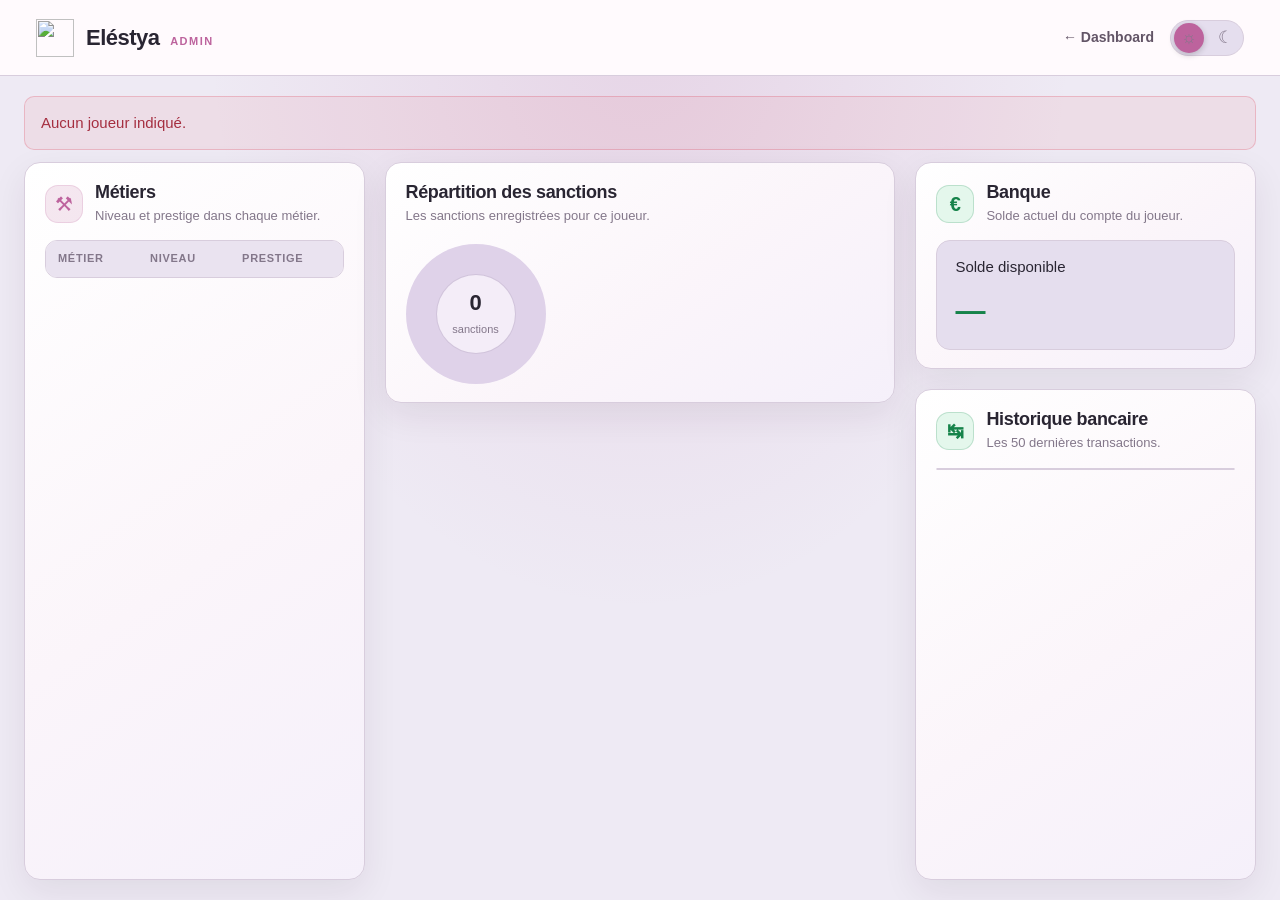
==== commit 5bb24dcc: "added files" ====
--- a/player.html
+++ b/player.html
@@ -1,28 +1,46 @@
-
 <!DOCTYPE html>
 <html lang="fr">
 <head>
   <meta charset="utf-8">
   <meta name="viewport" content="width=device-width, initial-scale=1">
   <title>Profil joueur - Eléstya</title>
-        <link rel="stylesheet" href="style-light.css">
+  <link id="theme-stylesheet" rel="stylesheet" href="style-light.css">
+  <link rel="stylesheet" href="player.css">
+<script>
+  (function () {
+    try {
+      if (localStorage.getItem("elestya-theme") === "dark") {
+        document.getElementById("theme-stylesheet").setAttribute("href", "style-dark.css");
+      }
+    } catch (e) {}
+  })();
+</script>
+  <link rel="shortcut icon" href="https://xn--elstya-cva.fr/storage/img/favicon.png">
 </head>
 <body>
   <header>
-  <a href="index.html" class="logo">
-    <img
-      src="https://xn--elstya-cva.fr/assets/themes/elestya/img/logo.png?v1.2.13="
-      alt=""
-    >
-    <span>Eléstya <small>ADMIN</small></span>
-  </a>
-
-  <a href="index.html" class="back-link">
-    <span aria-hidden="true">←</span> Dashboard
-  </a>
-</header>
-
-  <main>
+    <a href="index.html" class="logo">
+      <img
+        src="https://xn--elstya-cva.fr/assets/themes/elestya/img/logo.png?v1.2.13="
+        alt=""
+      >
+      <span>Eléstya <small>ADMIN</small></span>
+    </a>
+
+    <div class="header-actions">
+      <a href="index.html" class="back-link">
+        <span aria-hidden="true">←</span> Dashboard
+      </a>
+      <button type="button" id="theme-toggle" class="theme-toggle" role="switch"
+          aria-checked="false" aria-label="Activer le mode sombre" title="Changer de thème">
+        <span class="theme-thumb" aria-hidden="true"></span>
+        <span class="theme-icon" aria-hidden="true">☼&#xFE0E;</span>
+        <span class="theme-icon" aria-hidden="true">☾&#xFE0E;</span>
+      </button>
+    </div>
+  </header>
+
+  <main class="main-wide">
     <nav class="breadcrumb" aria-label="Fil d'Ariane">
       <a href="index.html">Dashboard</a>
       <span aria-hidden="true">/</span>
@@ -39,115 +57,183 @@
 
     <p id="error" class="error" hidden></p>
 
-    <section id="profile" class="card profile-card" hidden>
-      <div class="profile-banner">
-        <img
-          src="https://xn--elstya-cva.fr/storage/img/dragon.jpg"
-          alt=""
-        >
-        <div class="profile-banner-overlay"></div>
-        <span class="profile-banner-flower" aria-hidden="true">✿</span>
-      </div>
-
-      <div class="profile-main">
-        <div class="profile-top">
-          <img id="player-head" class="player-head" alt="Tête de joueur">
-          <div class="profile-identity">
-            <p class="eyebrow">PROFIL MINECRAFT</p>
-            <h2 id="player-name"></h2>
-            <div class="profile-status">
-              <span class="profile-status-label">Statut</span>
-              <span id="player-status"></span>
-            </div>
-          </div>
-        </div>
-
-        <div class="profile-divider"></div>
-
-        <div class="profile-details">
-          <div class="detail-item">
-            <span class="detail-label">✿ Première connexion</span>
-            <strong id="first-login">—</strong>
-          </div>
-          <div class="detail-item">
-            <span class="detail-label">↻ Dernière connexion</span>
-            <strong id="last-login">—</strong>
-          </div>
-        </div>
-      </div>
-    </section>
-
-    <section id="sanctions-section" class="card sanctions-card" hidden>
-      <div class="section-heading sanctions-heading">
-        <div class="section-icon sanctions-icon" aria-hidden="true">⚑</div>
-        <div>
-          <h2>Sanctions</h2>
-          <p>Sanctions associées à ce joueur.</p>
-        </div>
-      </div>
-
-      <p id="no-sanctions" class="muted empty-state" hidden>
-        <span class="empty-icon" aria-hidden="true">✿</span>
-        <strong>Aucune sanction enregistrée</strong>
-        <span>Aucune sanction à afficher pour ce joueur.</span>
-      </p>
-
-      <div class="table-wrap">
-        <table id="sanctions-table" hidden>
-          <thead>
-            <tr>
-              <th>Type</th>
-              <th>Raison</th>
-              <th>Date</th>
-              <th>Fin</th>
-              <th>État</th>
-            </tr>
-          </thead>
-          <tbody id="sanctions-body"></tbody>
-        </table>
-      </div>
-    </section>
-
-
-<section class="card sanctions-chart-card">
-  <div class="section-heading">
-    <div>
-      <h2>Répartition des sanctions</h2>
-      <p>Les sanctions enregistrées pour ce joueur.</p>
+    <div class="player-grid">
+
+      <!-- Colonne 1 : profil + métiers -->
+      <div class="player-col">
+        <section id="profile" class="card profile-card" hidden>
+          <div class="profile-banner">
+            <img
+              src="https://xn--elstya-cva.fr/storage/img/dragon.jpg"
+              alt=""
+            >
+            <div class="profile-banner-overlay"></div>
+            <span class="profile-banner-flower" aria-hidden="true">✿</span>
+          </div>
+
+          <div class="profile-main">
+            <div class="profile-top">
+              <img id="player-head" class="player-head" alt="Tête de joueur">
+              <div class="profile-identity">
+                <p class="eyebrow">PROFIL MINECRAFT</p>
+                <h2 id="player-name"></h2>
+                <div class="profile-status">
+                  <span class="profile-status-label">Statut</span>
+                  <span id="player-status"></span>
+                </div>
+                <div class="detail-item">
+                  <span class="detail-label">Grade</span>
+                  <span id="player-rank">—</span>
+                </div>
+              </div>
+            </div>
+
+            <div class="profile-divider"></div>
+
+            <div class="profile-details">
+              <div class="detail-item">
+                <span class="detail-label">✿ Première connexion</span>
+                <strong id="first-login">—</strong>
+              </div>
+              <div class="detail-item">
+                <span class="detail-label">↻ Dernière connexion</span>
+                <strong id="last-login">—</strong>
+              </div>
+            </div>
+          </div>
+        </section>
+
+        <section id="jobs-section" class="card jobs-card">
+          <div class="section-heading">
+            <div class="section-icon" aria-hidden="true">⚒</div>
+            <div>
+              <h2>Métiers</h2>
+              <p>Niveau et prestige dans chaque métier.</p>
+            </div>
+          </div>
+
+          <div class="table-wrap">
+            <table id="jobs-table">
+              <thead>
+                <tr>
+                  <th>Métier</th>
+                  <th>Niveau</th>
+                  <th>Prestige</th>
+                </tr>
+              </thead>
+              <tbody id="jobs-body"></tbody>
+            </table>
+          </div>
+        </section>
+      </div>
+
+      <!-- Colonne 2 : sanctions + répartition -->
+      <div class="player-col">
+        <section id="sanctions-section" class="card sanctions-card" hidden>
+          <div class="section-heading sanctions-heading">
+            <div class="section-icon sanctions-icon" aria-hidden="true">⚑</div>
+            <div>
+              <h2>Sanctions</h2>
+              <p>Sanctions associées à ce joueur.</p>
+            </div>
+          </div>
+
+          <p id="no-sanctions" class="muted empty-state" hidden>
+            <span class="empty-icon" aria-hidden="true">✿</span>
+            <strong>Aucune sanction enregistrée</strong>
+            <span>Aucune sanction à afficher pour ce joueur.</span>
+          </p>
+
+          <div class="table-wrap">
+            <table id="sanctions-table" hidden>
+              <thead>
+                <tr>
+                  <th>Type</th>
+                  <th>Raison</th>
+                  <th>Date</th>
+                  <th>Fin</th>
+                  <th>État</th>
+                </tr>
+              </thead>
+              <tbody id="sanctions-body"></tbody>
+            </table>
+          </div>
+        </section>
+
+        <section class="card sanctions-chart-card">
+          <div class="section-heading">
+            <div>
+              <h2>Répartition des sanctions</h2>
+              <p>Les sanctions enregistrées pour ce joueur.</p>
+            </div>
+          </div>
+
+          <div id="sanctions-chart-content" class="sanctions-chart-content">
+            <div id="sanctions-chart" class="sanctions-chart" role="img"
+                 aria-label="Répartition des sanctions">
+              <div class="sanctions-chart-center">
+                <strong id="sanctions-total">0</strong>
+                <span>sanctions</span>
+              </div>
+            </div>
+
+            <ul id="sanctions-legend" class="sanctions-legend"></ul>
+          </div>
+
+          <p id="sanctions-chart-empty" class="muted" hidden>
+            Aucune sanction enregistrée pour ce joueur.
+          </p>
+        </section>
+      </div>
+
+      <!-- Colonne 3 : banque + historique -->
+      <div class="player-col">
+        <section id="bank-section" class="card bank-card">
+          <div class="section-heading">
+            <div class="section-icon bank-icon" aria-hidden="true">€</div>
+            <div>
+              <h2>Banque</h2>
+              <p>Solde actuel du compte du joueur.</p>
+            </div>
+          </div>
+
+          <div class="bank-balance">
+            <span class="detail-label">Solde disponible</span>
+            <strong id="player-bank-balance">—</strong>
+          </div>
+        </section>
+
+        <section id="economy-history-section" class="card bank-history-card">
+          <div class="section-heading">
+            <div class="section-icon bank-icon" aria-hidden="true">↹</div>
+            <div>
+              <h2>Historique bancaire</h2>
+              <p>Les 50 dernières transactions.</p>
+            </div>
+          </div>
+
+          <p id="economy-history-empty" class="muted empty-state" hidden>
+            <span class="empty-icon" aria-hidden="true">✿</span>
+            <strong>Aucune transaction enregistrée</strong>
+            <span>Aucune transaction à afficher pour ce joueur.</span>
+          </p>
+
+          <div class="table-wrap">
+            <table id="economy-history-table" hidden>
+              <thead>
+                <tr>
+                  <th>Date</th>
+                  <th>Type</th>
+                  <th>Montant</th>
+                </tr>
+              </thead>
+              <tbody id="economy-history-body"></tbody>
+            </table>
+          </div>
+        </section>
+      </div>
+
     </div>
-  </div>
-
-  <div id="sanctions-chart-content" class="sanctions-chart-content">
-    <div id="sanctions-chart" class="sanctions-chart" role="img"
-         aria-label="Répartition des sanctions">
-      <div class="sanctions-chart-center">
-        <strong id="sanctions-total">0</strong>
-        <span>sanctions</span>
-      </div>
-    </div>
-
-    <ul id="sanctions-legend" class="sanctions-legend"></ul>
-  </div>
-
-  <p id="sanctions-chart-empty" class="muted" hidden>
-    Aucune sanction enregistrée pour ce joueur.
-  </p>
-</section>
-
-<section id="bank-section" class="card bank-card">
-  <div class="section-heading">
-    <div class="section-icon bank-icon" aria-hidden="true">€</div>
-    <div>
-      <h2>Banque</h2>
-      <p>Solde actuel du compte du joueur.</p>
-    </div>
-  </div>
-
-  <div class="bank-balance">
-    <span class="detail-label">Solde disponible</span>
-    <strong id="player-bank-balance">—</strong>
-  </div>
-</section>
 
     <footer class="site-footer">
       <a href="index.html">← Retour au dashboard</a>
@@ -157,4 +243,4 @@
 
   <script src="app.js"></script>
 </body>
-</html>
+</html>
--- a/style-light.css
+++ b/style-light.css
@@ -7,9 +7,11 @@
 :root {
   color-scheme: light;
 
+  /* style-light.css */
+--on-accent: #ffffff;
+
   --bg: #eeeaf4;
   --bg-soft: #e5deee;
-  --card: #fffdfd;
   --card-hover: #f0e5f1;
   --border: #d8cddd;
 
@@ -20,9 +22,6 @@
   --accent: #bd639d;
   --accent-hover: #a94c87;
   --accent-soft: rgba(189, 99, 157, 0.15);
-
-  --success: #278653;
-  --danger: #c9364a;
 
   --radius: 16px;
   --shadow: 0 12px 35px rgba(45, 30, 55, 0.08);
@@ -83,6 +82,12 @@
   border-bottom: 1px solid var(--border);
 }
 
+.header-actions {
+  display: flex;
+  align-items: center;
+  gap: 16px;
+}
+
 .logo {
   display: inline-flex;
   align-items: center;
@@ -121,11 +126,101 @@
   color: var(--accent);
 }
 
+/* Bouton de changement de thème */
+
+.theme-toggle {
+  position: relative;
+  flex-shrink: 0;
+  display: grid;
+  grid-template-columns: 1fr 1fr;
+  align-items: center;
+  width: 74px;
+  min-height: 0;
+  height: 36px;
+  padding: 0;
+  border: 1px solid var(--border);
+  border-radius: 999px;
+  background: var(--bg-soft);
+  color: var(--muted);
+  font-size: 17px;
+  font-weight: 400;
+  cursor: pointer;
+  transition: border-color 0.3s ease, background-color 0.3s ease;
+}
+
+.theme-toggle:hover {
+  background: var(--bg-soft);
+  border-color: var(--accent);
+  transform: none;
+}
+
+.theme-thumb {
+  position: absolute;
+  top: 2px;
+  left: 3px;
+  width: 30px;
+  height: 30px;
+  border-radius: 50%;
+  background: var(--accent);
+  box-shadow: 0 2px 6px rgba(0, 0, 0, 0.2);
+  transition: transform 0.35s cubic-bezier(0.4, 0, 0.2, 1), background-color 0.3s ease;
+}
+
+.theme-toggle[aria-checked="true"] .theme-thumb {
+  transform: translateX(36px);
+}
+
+.theme-icon {
+  position: relative;
+  z-index: 1;
+  display: grid;
+  place-items: center;
+  line-height: 1;
+  transition: color 0.3s ease;
+}
+
+/* Icône du thème actif, posée sur la pastille */
+.theme-toggle[aria-checked="false"] .theme-icon:first-of-type,
+.theme-toggle[aria-checked="true"] .theme-icon:last-of-type {
+  color: var(--on-accent);
+}
+
+/* Pas d'animation au chargement de la page */
+.theme-toggle.no-transition,
+.theme-toggle.no-transition * {
+  transition: none !important;
+}
+
+/* Fondu des couleurs pendant le changement de thème */
+html.theme-transition,
+html.theme-transition *,
+html.theme-transition *::before,
+html.theme-transition *::after {
+  transition:
+    background-color 0.35s ease,
+    color 0.35s ease,
+    border-color 0.35s ease,
+    fill 0.35s ease,
+    stroke 0.35s ease,
+    box-shadow 0.35s ease !important;
+}
+
 /* Contenu principal */
 
 main {
   width: min(100% - 40px, 1000px);
   margin: 38px auto 0;
+}
+
+main.main-wide {
+  width: calc(100% - 72px);
+  max-width: none;
+}
+
+@media (max-width: 640px) {
+  main.main-wide {
+    width: calc(100% - 28px);
+  }
 }
 
 h1,
@@ -225,29 +320,6 @@
   text-transform: uppercase;
 }
 
-.hero-readonly {
-  display: inline-flex;
-  align-items: center;
-  gap: 8px;
-  margin-top: 22px;
-  padding: 7px 12px;
-  color: #87446e;
-  background: rgba(189, 99, 157, 0.12);
-  border: 1px solid rgba(189, 99, 157, 0.3);
-  border-radius: 999px;
-  font-size: 12px;
-  font-weight: 600;
-}
-
-.hero-readonly span,
-.readonly-dot {
-  width: 7px;
-  height: 7px;
-  flex: 0 0 auto;
-  background: var(--accent);
-  border-radius: 50%;
-}
-
 .hero-flower {
   position: absolute;
   right: 30px;
@@ -312,9 +384,9 @@
 }
 
 .search-field {
+  position: relative;
   flex: 1;
   min-width: 0;
-  position: relative;
 }
 
 .search-field label {
@@ -325,9 +397,7 @@
   font-weight: 600;
 }
 
-input,
-textarea,
-select {
+input {
   width: 100%;
   min-height: 48px;
   padding: 12px 15px;
@@ -340,14 +410,11 @@
   transition: border-color 0.2s ease, box-shadow 0.2s ease;
 }
 
-input::placeholder,
-textarea::placeholder {
+input::placeholder {
   color: #9992a2;
 }
 
-input:focus,
-textarea:focus,
-select:focus {
+input:focus {
   border-color: var(--accent);
   box-shadow: 0 0 0 3px rgba(189, 99, 157, 0.13);
 }
@@ -378,511 +445,6 @@
 a:focus-visible {
   outline: 2px solid var(--accent);
   outline-offset: 4px;
-}
-
-/* Compteur */
-
-.badge {
-  min-width: 32px;
-  padding: 4px 10px;
-  display: inline-flex;
-  justify-content: center;
-  align-items: center;
-  color: #984c7d;
-  background: var(--accent-soft);
-  border: 1px solid rgba(189, 99, 157, 0.22);
-  border-radius: 999px;
-  font-size: 13px;
-  font-weight: 800;
-}
-
-/* Joueurs en ligne */
-
-.players {
-  display: grid;
-  grid-template-columns: repeat(auto-fill, minmax(220px, 1fr));
-  gap: 10px;
-  margin: 0;
-  padding: 0;
-  list-style: none;
-}
-
-.players li {
-  min-width: 0;
-  padding: 13px 15px;
-  display: flex;
-  align-items: center;
-  gap: 10px;
-  color: var(--text);
-  background: #f7f1f8;
-  border: 1px solid var(--border);
-  border-radius: 11px;
-  transition: background 0.2s ease, border-color 0.2s ease;
-}
-
-.players li:hover {
-  background: var(--card-hover);
-  border-color: #d2a6c5;
-}
-
-.players li a {
-  min-width: 0;
-  overflow-wrap: anywhere;
-  color: var(--text);
-  font-weight: 650;
-}
-
-.players li a:hover {
-  color: var(--accent);
-}
-
-.empty-state {
-  min-height: 130px;
-  padding: 25px 15px;
-  display: flex;
-  flex-direction: column;
-  align-items: center;
-  justify-content: center;
-  gap: 6px;
-  text-align: center;
-  background: rgba(100, 75, 120, 0.025);
-  border: 1px dashed #d4cdda;
-  border-radius: 12px;
-}
-
-.empty-state strong {
-  color: var(--text);
-  font-size: 15px;
-}
-
-.empty-state span:last-child {
-  color: var(--muted);
-  font-size: 13px;
-}
-
-.empty-icon {
-  color: var(--accent);
-  font-size: 26px;
-}
-
-/* Profil joueur */
-
-.breadcrumb {
-  display: flex;
-  align-items: center;
-  flex-wrap: wrap;
-  gap: 10px;
-  margin-bottom: 28px;
-  color: var(--muted);
-  font-size: 13px;
-}
-
-.breadcrumb a {
-  color: var(--text-soft);
-}
-
-.breadcrumb a:hover {
-  color: var(--accent);
-}
-
-.page-heading {
-  display: flex;
-  align-items: center;
-  justify-content: space-between;
-  gap: 20px;
-  margin-bottom: 25px;
-}
-
-.page-heading h1 {
-  margin-bottom: 8px;
-}
-
-.page-heading p {
-  margin-bottom: 0;
-}
-
-.readonly-badge,
-.readonly-tag {
-  display: inline-flex;
-  align-items: center;
-  gap: 8px;
-  flex: 0 0 auto;
-  padding: 7px 11px;
-  color: #984c7d;
-  background: var(--accent-soft);
-  border: 1px solid rgba(189, 99, 157, 0.24);
-  border-radius: 999px;
-  font-size: 12px;
-  font-weight: 650;
-}
-
-.profile-card {
-  overflow: hidden;
-  padding: 0;
-}
-
-.profile-banner {
-  position: relative;
-  height: 150px;
-  overflow: hidden;
-  background: #e6d8eb;
-  isolation: isolate;
-}
-
-.profile-banner-overlay {
-  background: linear-gradient(
-    180deg,
-    rgba(255, 248, 253, 0.08),
-    rgba(250, 243, 252, 0.96)
-  );
-}
-
-.profile-banner-flower {
-  position: absolute;
-  top: 8px;
-  right: 24px;
-  color: rgba(189, 99, 157, 0.32);
-  font-size: 70px;
-}
-
-.profile-main {
-  position: relative;
-  padding: 0 clamp(20px, 4vw, 32px) 30px;
-}
-
-.profile-top {
-  display: flex;
-  align-items: flex-end;
-  gap: 18px;
-  margin-top: -42px;
-  margin-bottom: 24px;
-}
-
-.avatar-placeholder {
-  width: 84px;
-  height: 84px;
-  flex: 0 0 auto;
-  display: grid;
-  place-items: center;
-  color: var(--accent);
-  background: #eaddeb;
-  border: 4px solid var(--card);
-  border-radius: 18px;
-  font-size: 36px;
-}
-
-.profile-identity {
-  min-width: 0;
-  padding-bottom: 3px;
-}
-
-.profile-identity .eyebrow {
-  margin-bottom: 4px;
-}
-
-.profile-identity h2 {
-  margin-bottom: 8px;
-  font-size: 25px;
-  overflow-wrap: anywhere;
-}
-
-.profile-status {
-  display: flex;
-  align-items: center;
-  flex-wrap: wrap;
-  gap: 8px;
-  color: var(--text-soft);
-  font-size: 13px;
-}
-
-.profile-status-label {
-  color: var(--muted);
-}
-
-.profile-divider {
-  height: 1px;
-  margin-bottom: 22px;
-  background: var(--border);
-}
-
-.profile-details {
-  display: grid;
-  grid-template-columns: repeat(2, minmax(0, 1fr));
-  gap: 16px;
-}
-
-.detail-item {
-  min-width: 0;
-  padding: 16px;
-  background: #f7f1f8;
-  border: 1px solid var(--border);
-  border-radius: 12px;
-}
-
-.detail-label {
-  display: block;
-  margin-bottom: 7px;
-  color: var(--muted);
-  font-size: 12px;
-}
-
-.detail-item strong {
-  display: block;
-  color: var(--text);
-  font-size: 14px;
-  overflow-wrap: anywhere;
-}
-
-/* Tableau des sanctions */
-
-.sanctions-heading {
-  margin-bottom: 22px;
-}
-
-.sanctions-icon {
-  color: #a94c87;
-}
-
-.readonly-tag {
-  font-size: 11px;
-}
-
-.table-wrap {
-  width: 100%;
-  overflow-x: auto;
-  border: 1px solid var(--border);
-  border-radius: 12px;
-}
-
-table {
-  width: 100%;
-  border-collapse: collapse;
-  text-align: left;
-}
-
-thead {
-  background: #eae3f0;
-}
-
-th {
-  padding: 14px 16px;
-  color: var(--muted);
-  font-size: 11px;
-  font-weight: 800;
-  letter-spacing: 0.7px;
-  text-transform: uppercase;
-  white-space: nowrap;
-}
-
-td {
-  padding: 15px 16px;
-  color: var(--text-soft);
-  border-top: 1px solid var(--border);
-  font-size: 13px;
-}
-
-tbody tr {
-  background: #fffdfd;
-  transition: background 0.15s ease;
-}
-
-tbody tr:hover {
-  background: #f1e8f4;
-}
-
-tbody td:first-child {
-  color: var(--text);
-  font-weight: 650;
-}
-
-/* Messages d'erreur */
-
-.error {
-  margin-bottom: 22px;
-  padding: 14px 16px;
-  color: #a52e40;
-  background: rgba(220, 55, 75, 0.07);
-  border: 1px solid rgba(220, 55, 75, 0.23);
-  border-radius: 10px;
-}
-
-/* Pied de page */
-
-.site-footer {
-  min-height: 70px;
-  margin-top: 36px;
-  padding: 20px 0;
-  display: flex;
-  align-items: center;
-  justify-content: space-between;
-  gap: 16px;
-  color: var(--muted);
-  border-top: 1px solid var(--border);
-  font-size: 12px;
-}
-
-.site-footer a {
-  color: var(--text-soft);
-}
-
-.site-footer a:hover {
-  color: var(--accent);
-}
-
-.footer-separator {
-  padding: 0 6px;
-  color: #b0aab8;
-}
-
-/* Responsive */
-
-@media (max-width: 640px) {
-  header {
-    min-height: 66px;
-    padding: 12px 20px;
-  }
-
-  .logo {
-    font-size: 19px;
-  }
-
-  main {
-    width: calc(100% - 28px);
-    margin-top: 22px;
-  }
-
-  .server-hero {
-    min-height: 270px;
-    padding: 25px;
-    border-radius: 16px;
-  }
-
-  .server-hero-overlay {
-    background: linear-gradient(
-      90deg,
-      rgba(255, 250, 255, 0.96),
-      rgba(255, 250, 255, 0.72)
-    );
-  }
-
-  .hero-flower {
-    right: 12px;
-    bottom: 4px;
-    font-size: 65px;
-  }
-
-  .card {
-    padding: 20px;
-    border-radius: 14px;
-  }
-
-  #search-form {
-    align-items: stretch;
-    flex-direction: column;
-  }
-
-  #search-form button {
-    width: 100%;
-  }
-
-  .section-heading {
-    gap: 11px;
-  }
-
-  .section-icon {
-    width: 38px;
-    height: 38px;
-    font-size: 20px;
-  }
-
-  .page-heading {
-    align-items: flex-start;
-    flex-direction: column;
-    gap: 12px;
-  }
-
-  .profile-details {
-    grid-template-columns: 1fr;
-  }
-
-  .profile-top {
-    align-items: flex-start;
-    flex-direction: column;
-    gap: 12px;
-    margin-top: -35px;
-  }
-
-  .avatar-placeholder {
-    width: 72px;
-    height: 72px;
-    border-radius: 15px;
-    font-size: 30px;
-  }
-
-  .profile-identity h2 {
-    font-size: 22px;
-  }
-
-  .sanctions-heading {
-    align-items: flex-start;
-    flex-wrap: wrap;
-  }
-
-  .sanctions-heading > div:nth-child(2) {
-    flex: 1;
-  }
-
-  .readonly-tag {
-    margin-left: 49px;
-  }
-
-  .site-footer {
-    align-items: flex-start;
-    flex-direction: column;
-    gap: 8px;
-  }
-}
-
-@media (prefers-reduced-motion: reduce) {
-  *,
-  *::before,
-  *::after {
-    scroll-behavior: auto !important;
-    transition-duration: 0.01ms !important;
-    animation-duration: 0.01ms !important;
-  }
-}
-
-/* Bouton de changement de thème */
-
-.theme-toggle {
-  flex-shrink: 0;
-  padding: 10px 14px;
-  border: 1px solid var(--border, #d8d2e0);
-  border-radius: 10px;
-  background: transparent;
-  color: inherit;
-  font: inherit;
-  font-size: 13px;
-  font-weight: 600;
-  cursor: pointer;
-  transition: background 0.2s ease, border-color 0.2s ease;
-}
-
-.theme-toggle:hover {
-  background: rgba(100, 75, 120, 0.07);
-  transform: none;
-}
-
-@media (max-width: 480px) {
-  header {
-    flex-wrap: wrap;
-  }
-
-  .theme-toggle {
-    padding: 8px 10px;
-    font-size: 12px;
-  }
 }
 
 /* Suggestions de recherche */
@@ -904,10 +466,6 @@
   overflow-y: auto;
 }
 
-.search-suggestions[hidden] {
-  display: none;
-}
-
 .search-suggestions li {
   margin: 0;
   padding: 0;
@@ -918,19 +476,22 @@
   align-items: center;
   gap: 12px;
   width: 100%;
+  min-height: 0;
   padding: 10px 12px;
   border: 0;
   border-radius: 8px;
   background: transparent;
-  color: var(--text, #292532);
+  color: var(--text);
   text-align: left;
   font: inherit;
+  font-weight: 400;
   cursor: pointer;
 }
 
 .search-suggestion:hover,
 .search-suggestion:focus-visible {
   background: #e9dced;
+  transform: none;
   outline: none;
 }
 
@@ -942,8 +503,6 @@
   border-radius: 6px;
   background: transparent;
   box-shadow: none;
-  image-rendering: pixelated;
-  flex-shrink: 0;
 }
 
 .search-suggestion-info {
@@ -958,7 +517,7 @@
 }
 
 .search-suggestion-status {
-  color: var(--muted, #898392);
+  color: var(--muted);
   font-size: 12px;
 }
 
@@ -969,7 +528,168 @@
   font-size: 0.9rem;
 }
 
-/* Tête Minecraft du joueur */
+/* Compteur */
+
+.badge {
+  min-width: 32px;
+  padding: 4px 10px;
+  display: inline-flex;
+  justify-content: center;
+  align-items: center;
+  color: #984c7d;
+  background: var(--accent-soft);
+  border: 1px solid rgba(189, 99, 157, 0.22);
+  border-radius: 999px;
+  font-size: 13px;
+  font-weight: 800;
+}
+
+/* Joueurs en ligne */
+
+.players {
+  display: grid;
+  grid-template-columns: repeat(auto-fill, minmax(220px, 1fr));
+  gap: 10px;
+  margin: 0;
+  padding: 0;
+  list-style: none;
+}
+
+.players li {
+  min-width: 0;
+  padding: 13px 15px;
+  display: flex;
+  align-items: center;
+  gap: 10px;
+  color: var(--text);
+  background: #f7f1f8;
+  border: 1px solid var(--border);
+  border-radius: 11px;
+  transition: background 0.2s ease, border-color 0.2s ease;
+}
+
+.players li:hover {
+  background: var(--card-hover);
+  border-color: #d2a6c5;
+}
+
+.players li a {
+  min-width: 0;
+  overflow-wrap: anywhere;
+  color: var(--text);
+  font-weight: 650;
+}
+
+.players li a:hover {
+  color: var(--accent);
+}
+
+.empty-state {
+  min-height: 130px;
+  padding: 25px 15px;
+  display: flex;
+  flex-direction: column;
+  align-items: center;
+  justify-content: center;
+  gap: 6px;
+  text-align: center;
+  background: rgba(100, 75, 120, 0.025);
+  border: 1px dashed #d4cdda;
+  border-radius: 12px;
+}
+
+.empty-state strong {
+  color: var(--text);
+  font-size: 15px;
+}
+
+.empty-state span:last-child {
+  color: var(--muted);
+  font-size: 13px;
+}
+
+.empty-icon {
+  color: var(--accent);
+  font-size: 26px;
+}
+
+/* Profil joueur */
+
+.breadcrumb {
+  display: flex;
+  align-items: center;
+  flex-wrap: wrap;
+  gap: 10px;
+  margin-bottom: 28px;
+  color: var(--muted);
+  font-size: 13px;
+}
+
+.breadcrumb a {
+  color: var(--text-soft);
+}
+
+.breadcrumb a:hover {
+  color: var(--accent);
+}
+
+.page-heading {
+  display: flex;
+  align-items: center;
+  justify-content: space-between;
+  gap: 20px;
+  margin-bottom: 25px;
+}
+
+.page-heading h1 {
+  margin-bottom: 8px;
+}
+
+.page-heading p {
+  margin-bottom: 0;
+}
+
+.profile-card {
+  overflow: hidden;
+  padding: 0;
+}
+
+.profile-banner {
+  position: relative;
+  height: 150px;
+  overflow: hidden;
+  background: #e6d8eb;
+  isolation: isolate;
+}
+
+.profile-banner-overlay {
+  background: linear-gradient(
+    180deg,
+    rgba(255, 248, 253, 0.08),
+    rgba(250, 243, 252, 0.96)
+  );
+}
+
+.profile-banner-flower {
+  position: absolute;
+  top: 8px;
+  right: 24px;
+  color: rgba(189, 99, 157, 0.32);
+  font-size: 70px;
+}
+
+.profile-main {
+  position: relative;
+  padding: 0 clamp(20px, 4vw, 32px) 30px;
+}
+
+.profile-top {
+  display: flex;
+  align-items: flex-end;
+  gap: 18px;
+  margin-top: -42px;
+  margin-bottom: 24px;
+}
 
 .player-head {
   width: 96px;
@@ -984,6 +704,98 @@
   flex-shrink: 0;
 }
 
+.profile-identity {
+  min-width: 0;
+  padding-bottom: 3px;
+}
+
+.profile-identity .eyebrow {
+  margin-bottom: 4px;
+}
+
+.profile-identity h2 {
+  margin-bottom: 8px;
+  font-size: 25px;
+  overflow-wrap: anywhere;
+}
+
+.profile-divider {
+  height: 1px;
+  margin-bottom: 22px;
+  background: var(--border);
+}
+
+.profile-details {
+  display: grid;
+  grid-template-columns: repeat(2, minmax(0, 1fr));
+  gap: 16px;
+}
+
+.detail-item strong {
+  display: block;
+  color: var(--text);
+  font-size: 14px;
+  overflow-wrap: anywhere;
+}
+
+/* Tableau des sanctions */
+
+.sanctions-heading {
+  margin-bottom: 22px;
+}
+
+.sanctions-icon {
+  color: #a94c87;
+}
+
+.table-wrap {
+  width: 100%;
+  overflow-x: auto;
+  border: 1px solid var(--border);
+  border-radius: 12px;
+}
+
+table {
+  width: 100%;
+  border-collapse: collapse;
+  text-align: left;
+}
+
+thead {
+  background: #eae3f0;
+}
+
+th {
+  padding: 14px 16px;
+  color: var(--muted);
+  font-size: 11px;
+  font-weight: 800;
+  letter-spacing: 0.7px;
+  text-transform: uppercase;
+  white-space: nowrap;
+}
+
+td {
+  padding: 15px 16px;
+  color: var(--text-soft);
+  border-top: 1px solid var(--border);
+  font-size: 13px;
+}
+
+tbody tr {
+  background: #fffdfd;
+  transition: background 0.15s ease;
+}
+
+tbody tr:hover {
+  background: #f1e8f4;
+}
+
+tbody td:first-child {
+  color: var(--text);
+  font-weight: 650;
+}
+
 /* Camembert des sanctions */
 
 .sanctions-chart-card {
@@ -1048,7 +860,7 @@
   display: flex;
   align-items: center;
   gap: 10px;
-  color: var(--text, #292532);
+  color: var(--text);
   font-size: 14px;
 }
 
@@ -1066,53 +878,34 @@
   font-weight: 600;
 }
 
-@media (max-width: 520px) {
-  .sanctions-chart-content {
-    gap: 24px;
-  }
-
-  .sanctions-chart {
-    width: 180px;
-    height: 180px;
-  }
-
-  .sanctions-chart-center {
-    width: 96px;
-    height: 96px;
-  }
-}
-
-/* Statistiques */
-
-.statistics-card {
+/* Banque joueur */
+
+.bank-card {
   margin-top: 24px;
 }
 
-.statistics-grid {
-  display: grid;
-  grid-template-columns: repeat(auto-fit, minmax(140px, 1fr));
-  gap: 16px;
-  margin-top: 20px;
-}
-
-.statistic-item {
+.bank-icon {
+  color: #16834a;
+  background: #e4f7ec;
+  border-color: rgba(22, 131, 74, 0.2);
+  font-weight: 700;
+}
+
+.bank-balance {
   display: flex;
   flex-direction: column;
   gap: 8px;
-  padding: 18px;
-  background: linear-gradient(145deg, #f0e8f7, #f9eff6);
+  padding: 22px;
   border: 1px solid var(--border);
-  border-radius: 12px;
-}
-
-.statistic-item span {
-  color: var(--text-soft);
-  font-size: 13px;
-}
-
-.statistic-item strong {
-  color: var(--text);
-  font-size: 24px;
+  border-radius: 14px;
+  background: var(--bg-soft);
+}
+
+.bank-balance strong {
+  color: #16834a;
+  font-size: clamp(28px, 4vw, 38px);
+  font-weight: 800;
+  overflow-wrap: anywhere;
 }
 
 /* Dashboard analytique */
@@ -1127,18 +920,21 @@
 
 .analytics-refresh {
   margin-left: auto;
+  min-height: 0;
   padding: 9px 13px;
-  border: 1px solid var(--border, #e2dfe9);
+  border: 1px solid var(--border);
   border-radius: 10px;
-  background: var(--surface, #ffffff);
+  background: var(--surface);
   color: inherit;
   cursor: pointer;
   font: inherit;
   font-size: 13px;
+  font-weight: 400;
 }
 
 .analytics-refresh:hover {
   border-color: #a982d2;
+  background: var(--surface);
 }
 
 .analytics-refresh:disabled {
@@ -1157,15 +953,15 @@
 .retention-stat {
   min-width: 0;
   padding: 18px;
-  border: 1px solid var(--border, #e2dfe9);
+  border: 1px solid var(--border);
   border-radius: 14px;
-  background: var(--surface, #ffffff);
+  background: var(--surface);
 }
 
 .analytics-stat > span,
 .retention-stat > span {
   display: block;
-  color: var(--muted, #898392);
+  color: var(--muted);
   font-size: 13px;
   line-height: 1.5;
 }
@@ -1174,7 +970,7 @@
 .retention-stat > strong {
   display: block;
   margin: 12px 0 8px;
-  color: var(--text, #292532);
+  color: var(--text);
   font-size: clamp(21px, 2vw, 29px);
   overflow-wrap: anywhere;
 }
@@ -1182,7 +978,7 @@
 .analytics-stat > small,
 .retention-stat > small {
   display: block;
-  color: var(--muted, #898392);
+  color: var(--muted);
   font-size: 12px;
   line-height: 1.5;
 }
@@ -1191,9 +987,9 @@
 .analytics-retention {
   margin-top: 24px;
   padding: 20px;
-  border: 1px solid var(--border, #e2dfe9);
+  border: 1px solid var(--border);
   border-radius: 14px;
-  background: var(--surface, #ffffff);
+  background: var(--surface);
 }
 
 .analytics-panel-heading {
@@ -1211,7 +1007,7 @@
 
 .analytics-panel-heading p {
   margin: 7px 0 0;
-  color: var(--muted, #898392);
+  color: var(--muted);
   font-size: 13px;
   line-height: 1.6;
 }
@@ -1220,7 +1016,7 @@
   display: inline-flex;
   align-items: center;
   gap: 8px;
-  color: var(--muted, #898392);
+  color: var(--muted);
   font-size: 12px;
 }
 
@@ -1245,13 +1041,13 @@
 }
 
 .analytics-grid-line {
-  stroke: var(--border, #e2dfe9);
+  stroke: var(--border);
   stroke-width: 1;
   stroke-dasharray: 4 5;
 }
 
 .analytics-axis-label {
-  fill: var(--muted, #898392);
+  fill: var(--muted);
   font-size: 11px;
 }
 
@@ -1270,7 +1066,7 @@
 
 .analytics-chart-point {
   fill: #9b6bd1;
-  stroke: var(--surface, #ffffff);
+  stroke: var(--surface);
   stroke-width: 2;
 }
 
@@ -1283,7 +1079,7 @@
 
 .analytics-footnote {
   margin: 16px 0 0;
-  color: var(--muted, #898392);
+  color: var(--muted);
   font-size: 12px;
   line-height: 1.7;
 }
@@ -1297,12 +1093,140 @@
   overflow-wrap: anywhere;
 }
 
+/* Messages d'erreur */
+
+.error {
+  margin-bottom: 22px;
+  padding: 14px 16px;
+  color: #a52e40;
+  background: rgba(220, 55, 75, 0.07);
+  border: 1px solid rgba(220, 55, 75, 0.23);
+  border-radius: 10px;
+}
+
+/* Pied de page */
+
+.site-footer {
+  min-height: 70px;
+  margin-top: 36px;
+  padding: 20px 0;
+  display: flex;
+  align-items: center;
+  justify-content: space-between;
+  gap: 16px;
+  color: var(--muted);
+  border-top: 1px solid var(--border);
+  font-size: 12px;
+}
+
+.site-footer a {
+  color: var(--text-soft);
+}
+
+.site-footer a:hover {
+  color: var(--accent);
+}
+
+.footer-separator {
+  padding: 0 6px;
+  color: #b0aab8;
+}
+
+/* Responsive */
+
 @media (max-width: 900px) {
   .analytics-grid {
     grid-template-columns: repeat(2, minmax(0, 1fr));
   }
 }
 
+@media (max-width: 640px) {
+  header {
+    min-height: 66px;
+    padding: 12px 20px;
+  }
+
+  .logo {
+    font-size: 19px;
+  }
+
+  main {
+    width: calc(100% - 28px);
+    margin-top: 22px;
+  }
+
+  .server-hero {
+    min-height: 270px;
+    padding: 25px;
+    border-radius: 16px;
+  }
+
+  .server-hero-overlay {
+    background: linear-gradient(
+      90deg,
+      rgba(255, 250, 255, 0.96),
+      rgba(255, 250, 255, 0.72)
+    );
+  }
+
+  .hero-flower {
+    right: 12px;
+    bottom: 4px;
+    font-size: 65px;
+  }
+
+  .card {
+    padding: 20px;
+    border-radius: 14px;
+  }
+
+  #search-form {
+    align-items: stretch;
+    flex-direction: column;
+  }
+
+  #search-form button {
+    width: 100%;
+  }
+
+  .section-heading {
+    gap: 11px;
+  }
+
+  .section-icon {
+    width: 38px;
+    height: 38px;
+    font-size: 20px;
+  }
+
+  .page-heading {
+    align-items: flex-start;
+    flex-direction: column;
+    gap: 12px;
+  }
+
+  .profile-details {
+    grid-template-columns: 1fr;
+  }
+
+  .profile-top {
+    align-items: flex-start;
+    flex-direction: column;
+    gap: 12px;
+    margin-top: -35px;
+  }
+
+  .profile-identity h2 {
+    font-size: 22px;
+  }
+
+  .site-footer {
+    align-items: flex-start;
+    flex-direction: column;
+    gap: 8px;
+  }
+}
+
 @media (max-width: 560px) {
   .analytics-card {
     padding: 16px;
@@ -1328,40 +1252,39 @@
   }
 }
 
-
-/* ---------- Banque joueur ---------- */
-
-.bank-card {
-  margin-top: 24px;
-}
-
-.bank-icon {
-  display: flex;
-  align-items: center;
-  justify-content: center;
-  width: 42px;
-  height: 42px;
-  border-radius: 12px;
-  background: #e4f7ec;
-  color: #16834a;
-  font-size: 22px;
-  font-weight: 700;
-}
-
-.bank-balance {
-  display: flex;
-  flex-direction: column;
-  gap: 8px;
-  margin-top: 24px;
-  padding: 22px;
-  border: 1px solid var(--border);
-  border-radius: 14px;
-  background: var(--bg-soft);
-}
-
-.bank-balance strong {
-  color: #16834a;
-  font-size: clamp(28px, 4vw, 38px);
-  font-weight: 800;
-  overflow-wrap: anywhere;
-}
+@media (max-width: 520px) {
+  .sanctions-chart-content {
+    gap: 24px;
+  }
+
+  .sanctions-chart {
+    width: 180px;
+    height: 180px;
+  }
+
+  .sanctions-chart-center {
+    width: 96px;
+    height: 96px;
+  }
+}
+
+@media (max-width: 480px) {
+  header {
+    flex-wrap: wrap;
+  }
+
+  .theme-toggle {
+    padding: 8px 10px;
+    font-size: 12px;
+  }
+}
+
+@media (prefers-reduced-motion: reduce) {
+  *,
+  *::before,
+  *::after {
+    scroll-behavior: auto !important;
+    transition-duration: 0.01ms !important;
+    animation-duration: 0.01ms !important;
+  }
+}
--- a/player.css
+++ b/player.css
@@ -0,0 +1,236 @@
+/* ========================================
+   ELÉSTYA — PAGE JOUEUR
+   Tout est visible sans scroll (écrans ≥ 1100px).
+   Indépendant du thème : utilise uniquement les variables
+   de style-light.css / style-dark.css.
+   ======================================== */
+
+/* Mobile / tablette : empilement normal, les colonnes disparaissent */
+.player-grid,
+.player-col {
+  display: contents;
+}
+
+@media (min-width: 1100px) {
+
+  html,
+  body {
+    overflow: hidden;
+  }
+
+  /* Le contenu occupe exactement l'espace sous le header */
+  main.main-wide {
+    display: flex;
+    flex-direction: column;
+    width: calc(100% - 48px);
+    max-width: none;
+    height: calc(100vh - 76px - 40px);
+    height: calc(100dvh - 76px - 40px);
+    margin: 20px auto;
+  }
+
+  /* Éléments retirés pour gagner de la hauteur */
+  .breadcrumb,
+  .page-heading,
+  .site-footer {
+    display: none;
+  }
+
+  main.main-wide > .error {
+    flex: 0 0 auto;
+    margin-bottom: 12px;
+  }
+
+  /* 3 colonnes */
+  .player-grid {
+    display: grid;
+    grid-template-columns:
+      minmax(0, 1fr)
+      minmax(0, 1.5fr)
+      minmax(0, 1fr);
+    gap: 20px;
+    flex: 1 1 auto;
+    min-height: 0;
+  }
+
+  .player-col {
+    display: flex;
+    flex-direction: column;
+    gap: 20px;
+    min-height: 0;
+  }
+
+  /* Les cartes se partagent la hauteur et scrollent en interne si besoin */
+  .player-col > .card {
+    flex: 1 1 0;
+    min-height: 0;
+    margin: 0;
+    overflow: auto;
+  }
+
+  .player-col > .card:not(.profile-card) {
+    padding: 18px 20px;
+  }
+
+  /* Cartes à hauteur fixe (leur contenu définit leur taille) */
+  .player-col > #profile,
+  .player-col > #bank-section,
+  .player-col > .sanctions-chart-card {
+    flex: 0 0 auto;
+  }
+
+  /* Profil compact */
+  .profile-banner {
+    height: 70px;
+  }
+
+  .profile-banner-flower {
+    top: 4px;
+    font-size: 44px;
+  }
+
+  .profile-top {
+    gap: 14px;
+    margin-top: -34px;
+    margin-bottom: 14px;
+  }
+
+  .player-head {
+    width: 76px;
+    height: 76px;
+    padding: 6px;
+  }
+
+  .profile-identity h2 {
+    margin-bottom: 4px;
+    font-size: 21px;
+  }
+
+  .profile-divider {
+    margin-bottom: 14px;
+  }
+
+  .profile-main {
+    padding-bottom: 18px;
+  }
+
+  .profile-details {
+    gap: 10px;
+  }
+
+  .detail-item {
+    padding: 12px;
+  }
+
+  /* En-têtes de sections */
+  .section-heading {
+    gap: 12px;
+    margin-bottom: 14px;
+  }
+
+  .section-icon {
+    width: 38px;
+    height: 38px;
+    font-size: 20px;
+  }
+
+  .section-heading h2 {
+    margin-bottom: 2px;
+    font-size: 18px;
+  }
+
+  /* Tableaux compacts */
+  th {
+    padding: 9px 12px;
+  }
+
+  td {
+    padding: 8px 12px;
+    font-size: 12.5px;
+  }
+
+  /* Camembert compact, légende à côté */
+  .sanctions-chart-content {
+    flex-wrap: nowrap;
+    gap: 20px;
+    padding: 4px 0 0;
+  }
+
+  .sanctions-chart {
+    width: 140px;
+    height: 140px;
+  }
+
+  .sanctions-chart-center {
+    width: 78px;
+    height: 78px;
+  }
+
+  .sanctions-chart-center strong {
+    font-size: 22px;
+  }
+
+  .sanctions-chart-center span {
+    font-size: 11px;
+  }
+
+  .sanctions-legend {
+    flex: 1;
+    gap: 8px;
+    min-width: 0;
+  }
+
+  .sanctions-legend li {
+    font-size: 13px;
+  }
+
+  /* Banque compacte */
+  .bank-balance {
+    padding: 14px 18px;
+  }
+
+  .bank-balance strong {
+    font-size: 30px;
+  }
+
+  /* États vides plus bas */
+  .empty-state {
+    min-height: 90px;
+    padding: 16px 12px;
+  }
+}
+
+
+
+/* Alignement du statut et du grade */
+.profile-identity .profile-status,
+.profile-identity > .detail-item {
+    display: grid;
+    grid-template-columns: 44px minmax(0, 1fr);
+    align-items: baseline;
+    column-gap: 8px;
+    row-gap: 0;
+    flex-wrap: initial;
+}
+
+/* Le grade reste sous le statut */
+.profile-identity > .detail-item {
+    margin-top: 8px;
+    padding: 0;
+}
+
+/* Les libellés occupent la même colonne */
+.profile-identity .profile-status-label,
+.profile-identity > .detail-item .detail-label {
+    display: block;
+    width: auto;
+    margin: 0;
+    white-space: nowrap;
+}
+
+/* La valeur du grade ne revient pas à la ligne */
+#player-rank,
+#player-status {
+    min-width: 0;
+    overflow-wrap: anywhere;
+}
